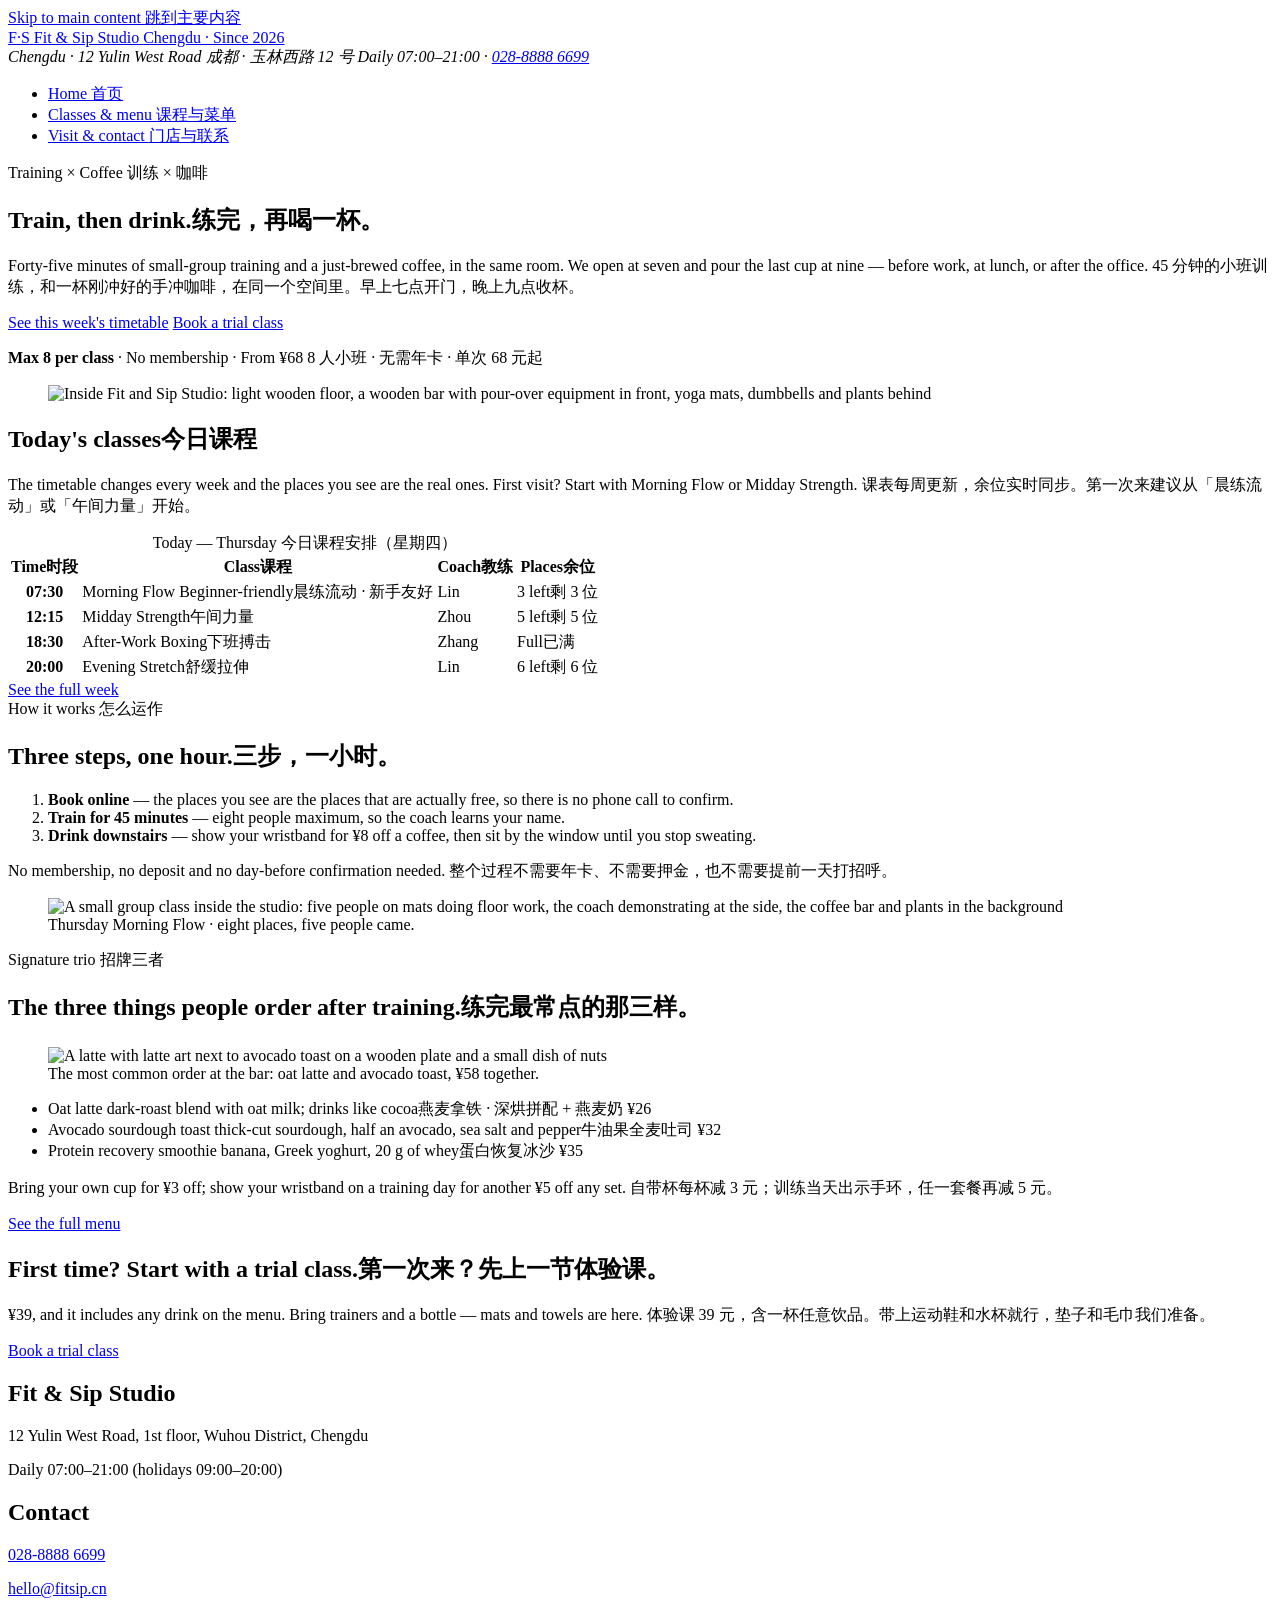
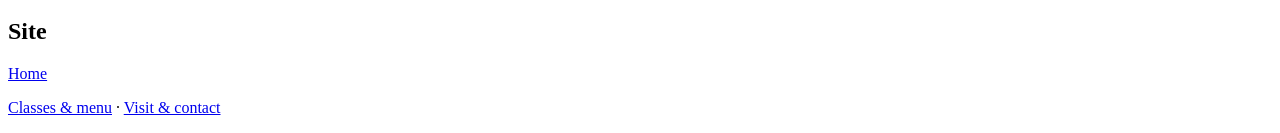
==== index.html @ eeba6bd0 "Add Fit & Sip Studio site (3 pages + stylesheet)" ====
<!DOCTYPE html>
<html lang="en">
<head>
  <meta charset="utf-8">
  <meta name="viewport" content="width=device-width, initial-scale=1">
  <title>Fit &amp; Sip Studio — training and coffee in Chengdu</title>
  <meta name="description" content="Fit &amp; Sip Studio is a gym-café in Yulin, Chengdu: 45-minute small-group training, then a pour-over downstairs. 8 people per class, no membership.">
  <link rel="stylesheet" href="styles.css">
</head>
<body>

<a class="skip-link" href="#main">Skip to main content <span class="zh zh--inline" lang="zh-Hans">跳到主要内容</span></a>

<header class="site-header">
  <div class="wrap">
    <div class="header-top">
      <a class="logo" href="index.html" aria-label="Fit and Sip Studio, home page">
        <span class="logo-mark" aria-hidden="true">F·S</span>
        <span class="logo-text">
          <span class="logo-name">Fit &amp; Sip Studio</span>
          <span class="logo-sub">Chengdu · Since 2026</span>
        </span>
      </a>

      <address class="header-contact">
        <span>Chengdu · 12 Yulin West Road <span class="zh zh--inline" lang="zh-Hans">成都 · 玉林西路 12 号</span></span>
        <span>Daily 07:00–21:00 · <a href="tel:+862888886699">028-8888 6699</a></span>
      </address>
    </div>

    <nav class="site-nav" aria-label="Main navigation">
      <ul class="nav-list">
        <li><a href="index.html" class="is-active" aria-current="page">Home <span class="zh zh--inline" lang="zh-Hans">首页</span></a></li>
        <li><a href="classes.html">Classes &amp; menu <span class="zh zh--inline" lang="zh-Hans">课程与菜单</span></a></li>
        <li><a href="visit.html">Visit &amp; contact <span class="zh zh--inline" lang="zh-Hans">门店与联系</span></a></li>
      </ul>
    </nav>
  </div>
</header>

<main id="main">

  <!-- Hero -->
  <section class="hero" aria-labelledby="hero-title">
    <div class="wrap hero-grid">
      <div class="hero-copy">
        <span class="eyebrow">Training × Coffee <span class="zh zh--inline" lang="zh-Hans">训练 × 咖啡</span></span>
        <h1 id="hero-title">Train, then drink.<span class="zh" lang="zh-Hans">练完，再喝一杯。</span></h1>
        <p class="lead">
          Forty-five minutes of small-group training and a just-brewed coffee, in the same room.
          We open at seven and pour the last cup at nine — before work, at lunch, or after the office.
          <span class="zh" lang="zh-Hans">45 分钟的小班训练，和一杯刚冲好的手冲咖啡，在同一个空间里。早上七点开门，晚上九点收杯。</span>
        </p>
        <div class="btn-row">
          <a class="btn" href="classes.html">See this week's timetable</a>
          <a class="btn btn--ghost" href="visit.html#booking">Book a trial class</a>
        </div>
        <p class="hero-badge"><b>Max 8 per class</b> · No membership · From ¥68 <span class="zh" lang="zh-Hans">8 人小班 · 无需年卡 · 单次 68 元起</span></p>
      </div>

      <figure class="hero-media">
        <img src="images/hero-cafe.jpg"
             alt="Inside Fit and Sip Studio: light wooden floor, a wooden bar with pour-over equipment in front, yoga mats, dumbbells and plants behind"
             width="1600" height="1000">
      </figure>
    </div>
  </section>

  <!-- Today's timetable -->
  <section class="section section--cream" aria-labelledby="today-title">
    <div class="wrap">
      <h2 id="today-title">Today's classes<span class="zh" lang="zh-Hans">今日课程</span></h2>
      <p class="lead">The timetable changes every week and the places you see are the real ones. First visit? Start with Morning Flow or Midday Strength.
        <span class="zh" lang="zh-Hans">课表每周更新，余位实时同步。第一次来建议从「晨练流动」或「午间力量」开始。</span></p>

      <div class="table-wrap">
        <table class="table--stack">
          <caption>Today — Thursday <span class="zh" lang="zh-Hans">今日课程安排（星期四）</span></caption>
          <thead>
            <tr>
              <th scope="col">Time<span class="zh" lang="zh-Hans">时段</span></th>
              <th scope="col">Class<span class="zh" lang="zh-Hans">课程</span></th>
              <th scope="col">Coach<span class="zh" lang="zh-Hans">教练</span></th>
              <th scope="col">Places<span class="zh" lang="zh-Hans">余位</span></th>
            </tr>
          </thead>
          <tbody>
            <tr>
              <th scope="row" data-label="Time">07:30</th>
              <td data-label="Class">Morning Flow <span class="tag">Beginner-friendly</span><span class="zh" lang="zh-Hans">晨练流动 · 新手友好</span></td>
              <td data-label="Coach">Lin</td>
              <td data-label="Places">3 left<span class="zh" lang="zh-Hans">剩 3 位</span></td>
            </tr>
            <tr>
              <th scope="row" data-label="Time">12:15</th>
              <td data-label="Class">Midday Strength<span class="zh" lang="zh-Hans">午间力量</span></td>
              <td data-label="Coach">Zhou</td>
              <td data-label="Places">5 left<span class="zh" lang="zh-Hans">剩 5 位</span></td>
            </tr>
            <tr>
              <th scope="row" data-label="Time">18:30</th>
              <td data-label="Class">After-Work Boxing<span class="zh" lang="zh-Hans">下班搏击</span></td>
              <td data-label="Coach">Zhang</td>
              <td data-label="Places">Full<span class="zh" lang="zh-Hans">已满</span></td>
            </tr>
            <tr>
              <th scope="row" data-label="Time">20:00</th>
              <td data-label="Class">Evening Stretch<span class="zh" lang="zh-Hans">舒缓拉伸</span></td>
              <td data-label="Coach">Lin</td>
              <td data-label="Places">6 left<span class="zh" lang="zh-Hans">剩 6 位</span></td>
            </tr>
          </tbody>
        </table>
      </div>

      <div class="btn-row">
        <a class="btn" href="classes.html">See the full week</a>
      </div>
    </div>
  </section>

  <!-- Three steps -->
  <section class="section" aria-labelledby="how-title">
    <div class="wrap split">
      <div>
        <span class="eyebrow">How it works <span class="zh zh--inline" lang="zh-Hans">怎么运作</span></span>
        <h2 id="how-title">Three steps, one hour.<span class="zh" lang="zh-Hans">三步，一小时。</span></h2>
        <ol class="steps">
          <li><strong>Book online</strong> — the places you see are the places that are actually free, so there is no phone call to confirm.</li>
          <li><strong>Train for 45 minutes</strong> — eight people maximum, so the coach learns your name.</li>
          <li><strong>Drink downstairs</strong> — show your wristband for ¥8 off a coffee, then sit by the window until you stop sweating.</li>
        </ol>
        <p class="caption">No membership, no deposit and no day-before confirmation needed.
          <span class="zh" lang="zh-Hans">整个过程不需要年卡、不需要押金，也不需要提前一天打招呼。</span></p>
      </div>

      <figure class="split-media">
        <img src="images/class-group.jpg"
             alt="A small group class inside the studio: five people on mats doing floor work, the coach demonstrating at the side, the coffee bar and plants in the background"
             width="1200" height="900">
        <figcaption>Thursday Morning Flow · eight places, five people came.</figcaption>
      </figure>
    </div>
  </section>

  <!-- Signature trio -->
  <section class="section section--cream" aria-labelledby="menu-title">
    <div class="wrap">
      <span class="eyebrow">Signature trio <span class="zh zh--inline" lang="zh-Hans">招牌三者</span></span>
      <h2 id="menu-title">The three things people order after training.<span class="zh" lang="zh-Hans">练完最常点的那三样。</span></h2>

      <div class="split" style="margin-top:24px">
        <figure class="split-media">
          <img src="images/food-latte.jpg"
               alt="A latte with latte art next to avocado toast on a wooden plate and a small dish of nuts"
               width="1200" height="900">
          <figcaption>The most common order at the bar: oat latte and avocado toast, ¥58 together.</figcaption>
        </figure>

        <div>
          <ul class="price-list">
            <li>
              <span>Oat latte <span class="note">dark-roast blend with oat milk; drinks like cocoa</span><span class="zh" lang="zh-Hans">燕麦拿铁 · 深烘拼配 + 燕麦奶</span></span>
              <span class="price">¥26</span>
            </li>
            <li>
              <span>Avocado sourdough toast <span class="note">thick-cut sourdough, half an avocado, sea salt and pepper</span><span class="zh" lang="zh-Hans">牛油果全麦吐司</span></span>
              <span class="price">¥32</span>
            </li>
            <li>
              <span>Protein recovery smoothie <span class="note">banana, Greek yoghurt, 20 g of whey</span><span class="zh" lang="zh-Hans">蛋白恢复冰沙</span></span>
              <span class="price">¥35</span>
            </li>
          </ul>
          <p class="caption">Bring your own cup for ¥3 off; show your wristband on a training day for another ¥5 off any set.
            <span class="zh" lang="zh-Hans">自带杯每杯减 3 元；训练当天出示手环，任一套餐再减 5 元。</span></p>

          <div class="btn-row">
            <a class="btn btn--ghost" href="classes.html#menu">See the full menu</a>
          </div>
        </div>
      </div>
    </div>
  </section>

  <!-- Closing call to action -->
  <section class="section" aria-labelledby="cta-title">
    <div class="wrap">
      <div class="cta-band">
        <div>
          <h2 id="cta-title">First time? Start with a trial class.<span class="zh" lang="zh-Hans">第一次来？先上一节体验课。</span></h2>
          <p>¥39, and it includes any drink on the menu. Bring trainers and a bottle — mats and towels are here.
            <span class="zh" lang="zh-Hans">体验课 39 元，含一杯任意饮品。带上运动鞋和水杯就行，垫子和毛巾我们准备。</span></p>
        </div>
        <div class="btn-row">
          <a class="btn" href="visit.html#booking">Book a trial class</a>
        </div>
      </div>
    </div>
  </section>

</main>

<footer class="site-footer">
  <div class="wrap footer-grid">
    <div>
      <h2>Fit &amp; Sip Studio</h2>
      <p>12 Yulin West Road, 1st floor, Wuhou District, Chengdu</p>
      <p>Daily 07:00–21:00 (holidays 09:00–20:00)</p>
    </div>
    <div>
      <h2>Contact</h2>
      <p><a href="tel:+862888886699">028-8888 6699</a></p>
      <p><a href="mailto:hello@fitsip.cn">hello@fitsip.cn</a></p>
    </div>
    <div>
      <h2>Site</h2>
      <p><a href="index.html">Home</a></p>
      <p><a href="classes.html">Classes &amp; menu</a> · <a href="visit.html">Visit &amp; contact</a></p>
    </div>
  </div>
</footer>

</body>
</html>
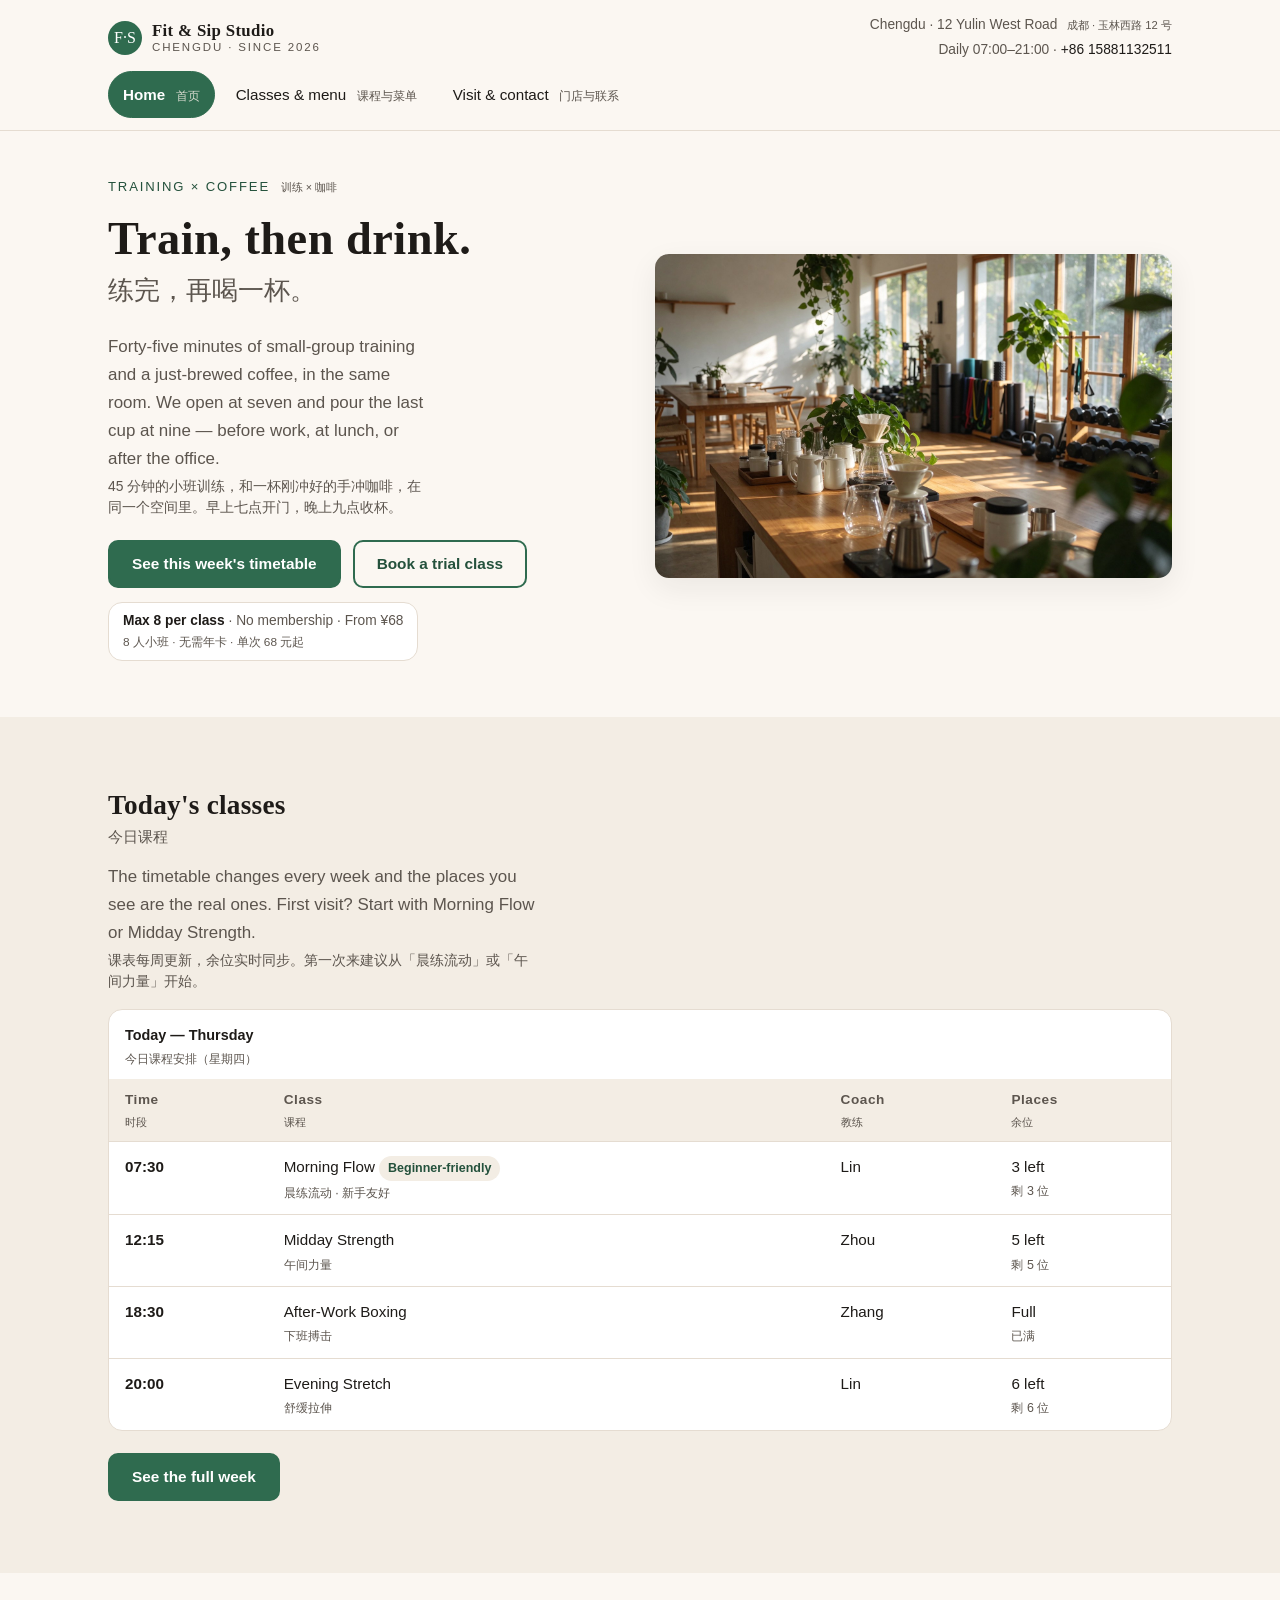
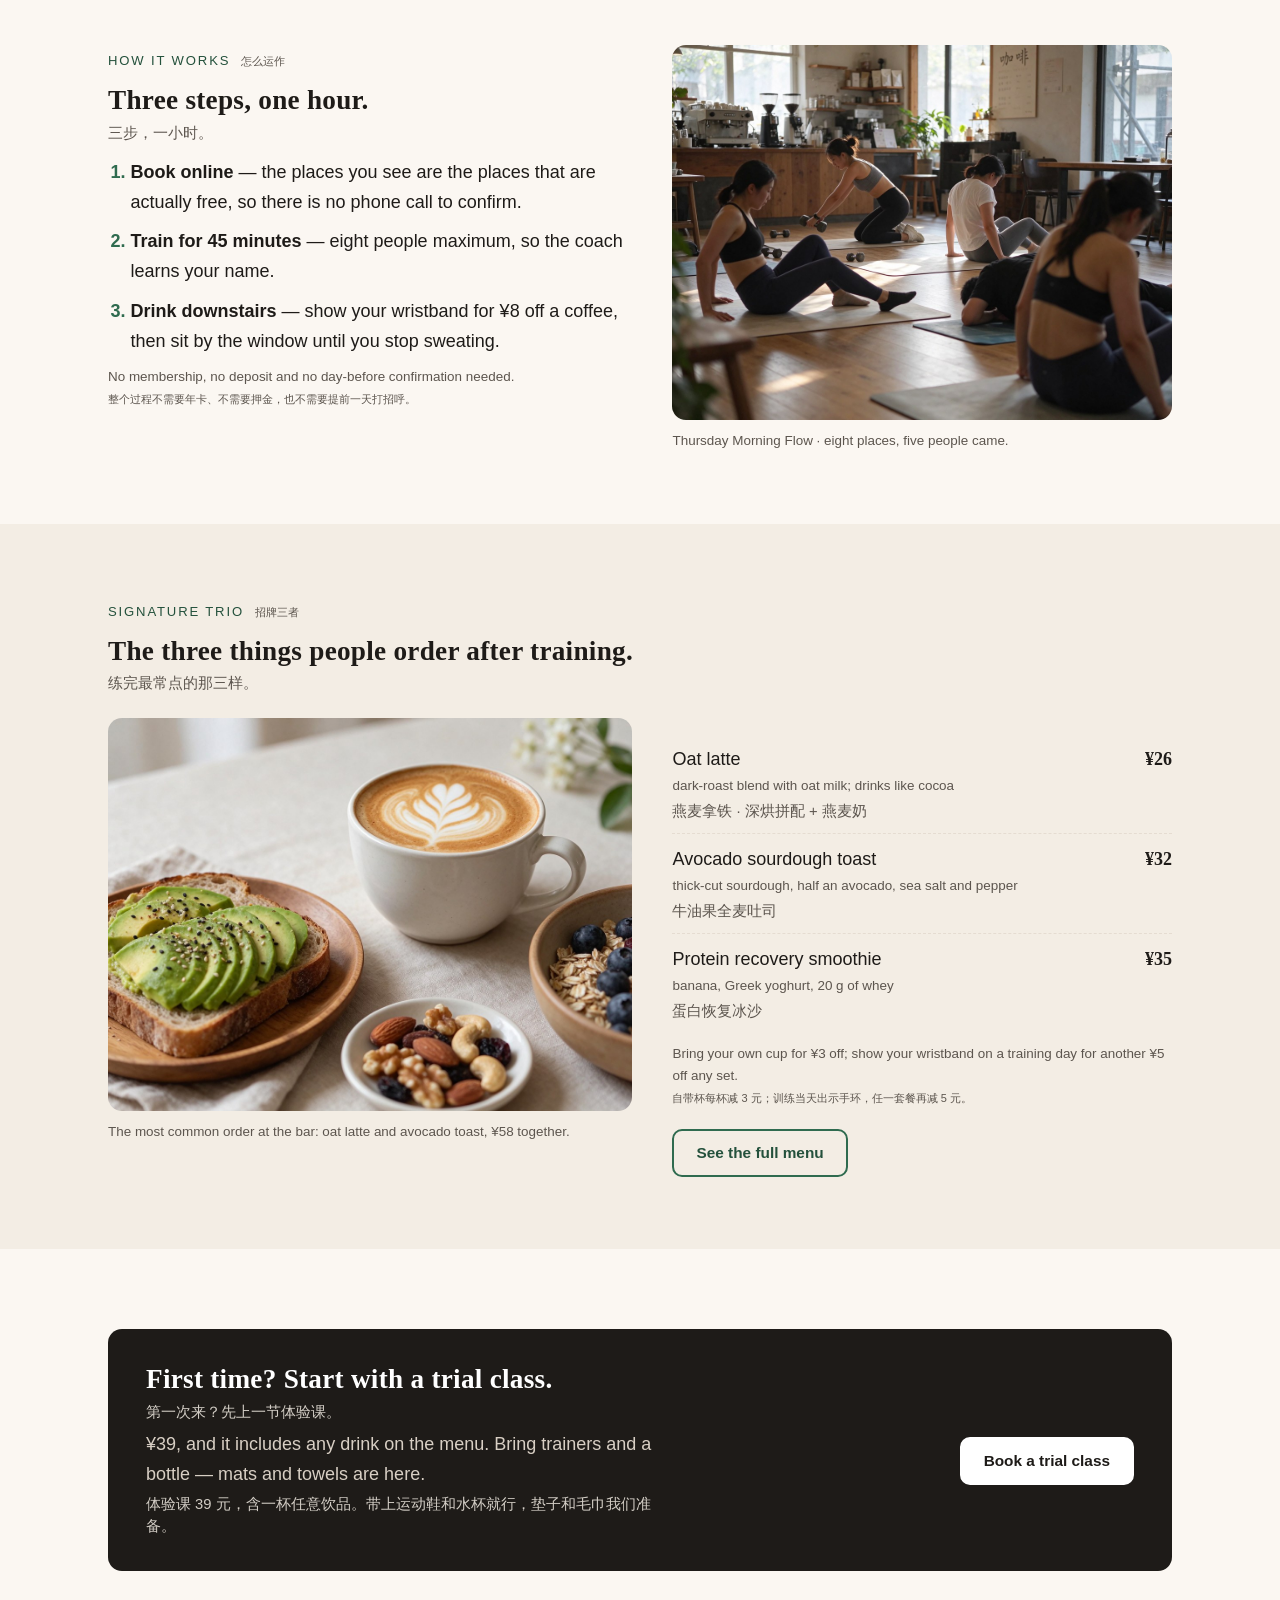
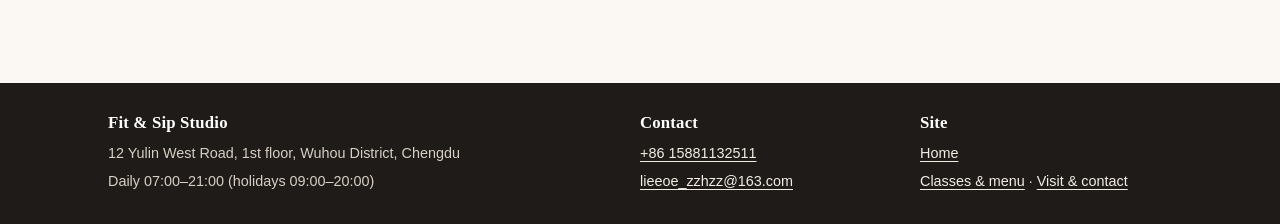
==== commit 3bf2a271: "Update contact phone and e-mail on all pages" ====
--- a/index.html
+++ b/index.html
@@ -24,7 +24,7 @@
 
       <address class="header-contact">
         <span>Chengdu · 12 Yulin West Road <span class="zh zh--inline" lang="zh-Hans">成都 · 玉林西路 12 号</span></span>
-        <span>Daily 07:00–21:00 · <a href="tel:+862888886699">028-8888 6699</a></span>
+        <span>Daily 07:00–21:00 · <a href="tel:+8615881132511">+86 15881132511</a></span>
       </address>
     </div>
 
@@ -210,8 +210,8 @@
     </div>
     <div>
       <h2>Contact</h2>
-      <p><a href="tel:+862888886699">028-8888 6699</a></p>
-      <p><a href="mailto:hello@fitsip.cn">hello@fitsip.cn</a></p>
+      <p><a href="tel:+8615881132511">+86 15881132511</a></p>
+      <p><a href="mailto:lieeoe_zzhzz@163.com">lieeoe_zzhzz@163.com</a></p>
     </div>
     <div>
       <h2>Site</h2>
--- a/styles.css
+++ b/styles.css
@@ -0,0 +1,574 @@
+/* =========================================================
+   Fit & Sip Studio — 站点样式表（唯一外部 CSS 文件）
+   移动优先：先写小屏，再用 min-width 媒体查询逐级扩展
+   ========================================================= */
+
+/* ---------- 1. 设计变量（3 个主色 + 中性色阶） ---------- */
+:root {
+  --bg: #fbf7f2;          /* 背景色：暖米白 */
+  --ink: #1e1b18;         /* 文字色：炭黑 */
+  --accent: #2f6b4f;      /* 强调色：松针绿 */
+  --accent-dark: #24513c;
+  --muted: #5c554e;
+  --surface: #ffffff;
+  --cream: #f3ede4;
+  --line: #e5dcd1;
+  --radius: 14px;
+  --wrap: 1120px;
+  --shadow: 0 10px 30px rgba(30, 27, 24, 0.07);
+}
+
+/* ---------- 2. 基础重置与排版 ---------- */
+*,
+*::before,
+*::after { box-sizing: border-box; }
+
+html { -webkit-text-size-adjust: 100%; }
+
+body {
+  margin: 0;
+  background-color: var(--bg);
+  color: var(--ink);
+  font-family: "Helvetica Neue", Helvetica, Arial, "PingFang SC", "Microsoft YaHei", sans-serif;
+  font-size: 17px;
+  line-height: 1.65;
+}
+
+h1, h2, h3 {
+  font-family: Georgia, "Times New Roman", "Songti SC", serif;
+  font-weight: 700;
+  line-height: 1.24;
+  margin: 0 0 0.55em;
+  letter-spacing: 0.01em;
+}
+
+h1 { font-size: clamp(1.95rem, 6.2vw, 2.9rem); }
+h2 { font-size: clamp(1.35rem, 3.6vw, 1.7rem); }
+h3 { font-size: 1.12rem; }
+
+p { margin: 0 0 1em; }
+p:last-child { margin-bottom: 0; }
+
+a { color: var(--accent-dark); text-underline-offset: 3px; }
+
+img { display: block; max-width: 100%; height: auto; }
+
+strong { font-weight: 700; }
+
+/* ---------- 2b. 双语：英文为主体，中文作为quiet的第二行 ---------- */
+.zh {
+  display: block;
+  margin-top: 3px;
+  font-family: "PingFang SC", "Microsoft YaHei", "Songti SC", sans-serif;
+  font-size: 0.82em;
+  line-height: 1.5;
+  font-weight: 400;
+  letter-spacing: 0;
+  text-transform: none;
+  color: var(--muted);
+}
+.zh--inline { display: inline; margin-left: 0.5em; }
+
+h1 > .zh,
+h2 > .zh,
+h3 > .zh {
+  margin-top: 5px;
+  font-family: Georgia, "Songti SC", serif;
+  font-size: 0.56em;
+  line-height: 1.35;
+}
+
+/* 深色底上中文改为浅色 */
+.cta-band .zh,
+.skip-link .zh,
+.nav-list a.is-active .zh { color: #f3ede4; opacity: 0.85; }
+
+/* 键盘可见焦点：无障碍必需 */
+a:focus-visible,
+button:focus-visible,
+input:focus-visible,
+select:focus-visible,
+textarea:focus-visible {
+  outline: 3px solid var(--accent);
+  outline-offset: 2px;
+}
+
+/* ---------- 3. 跳过导航（无障碍） ---------- */
+.skip-link {
+  position: absolute;
+  left: 12px;
+  top: -60px;
+  z-index: 30;
+  padding: 10px 16px;
+  background: var(--ink);
+  color: #fff;
+  border-radius: 8px;
+  transition: top 0.2s ease;
+}
+.skip-link:focus { top: 12px; }
+
+/* ---------- 4. 通用容器 ---------- */
+.wrap {
+  width: 100%;
+  max-width: var(--wrap);
+  margin: 0 auto;
+  padding: 0 20px;
+}
+
+.section { padding: 44px 0; }
+.section--tight { padding: 30px 0; }
+.section--cream { background: var(--cream); }
+
+.eyebrow {
+  display: inline-block;
+  margin-bottom: 12px;
+  font-size: 0.82rem;
+  letter-spacing: 0.14em;
+  text-transform: uppercase;
+  color: var(--accent-dark);
+}
+
+.lead { font-size: 1.06rem; color: var(--muted); max-width: 46ch; }
+
+/* ---------- 5. 页头：Logo 左上、联系方式右上、静态页头 ---------- */
+.site-header {
+  background: var(--bg);
+  border-bottom: 1px solid var(--line);
+}
+
+.header-top {
+  display: flex;
+  flex-wrap: wrap;
+  align-items: center;
+  justify-content: space-between;
+  gap: 8px 16px;
+  padding: 14px 0 10px;
+}
+
+.logo {
+  display: inline-flex;
+  align-items: center;
+  gap: 10px;
+  text-decoration: none;
+  color: var(--ink);
+}
+.logo-mark {
+  width: 34px;
+  height: 34px;
+  flex: 0 0 34px;
+  display: grid;
+  place-items: center;
+  border-radius: 50%;
+  background: var(--accent);
+  color: #fff;
+  font-family: Georgia, serif;
+  font-size: 1rem;
+}
+.logo-text { line-height: 1.1; }
+.logo-name {
+  display: block;
+  font-family: Georgia, serif;
+  font-size: 1.05rem;
+  font-weight: 700;
+  letter-spacing: 0.02em;
+}
+.logo-sub {
+  display: block;
+  font-size: 0.72rem;
+  letter-spacing: 0.16em;
+  text-transform: uppercase;
+  color: var(--muted);
+}
+
+.header-contact {
+  display: flex;
+  flex-direction: column;
+  align-items: flex-start;
+  gap: 2px;
+  font-size: 0.86rem;
+  color: var(--muted);
+  font-style: normal; /* <address> 默认斜体，这里保持正体 */
+}
+.header-contact a { color: var(--ink); text-decoration: none; }
+.header-contact a:hover { color: var(--accent-dark); text-decoration: underline; }
+
+/* ---------- 6. 主导航：横向、当前页必须高亮 ---------- */
+.site-nav { padding-bottom: 12px; }
+
+.nav-list {
+  display: flex;
+  flex-wrap: wrap;
+  gap: 6px;
+  margin: 0;
+  padding: 0;
+  list-style: none;
+}
+
+.nav-list a {
+  display: inline-block;
+  padding: 10px 14px;
+  border-radius: 999px;
+  font-size: 0.95rem;
+  text-decoration: none;
+  color: var(--ink);
+  border: 1px solid transparent;
+}
+.nav-list a:hover { background: var(--cream); }
+
+/* 当前页面：颜色 + 下划线 + 加粗，三重区分 */
+.nav-list a.is-active,
+.nav-list a[aria-current="page"] {
+  background: var(--accent);
+  border-color: var(--accent);
+  color: #fff;
+  font-weight: 700;
+}
+
+/* ---------- 7. 按钮 ---------- */
+.btn {
+  display: inline-block;
+  padding: 13px 22px;
+  border: 2px solid var(--accent);
+  border-radius: 10px;
+  background: var(--accent);
+  color: #fff;
+  font: inherit;
+  font-weight: 700;
+  font-size: 0.96rem;
+  line-height: 1.2;
+  text-align: center;
+  text-decoration: none;
+  cursor: pointer;
+  transition: background-color 0.15s ease, color 0.15s ease, transform 0.15s ease;
+}
+.btn:hover { background: var(--accent-dark); border-color: var(--accent-dark); }
+.btn:active { transform: translateY(1px); }
+
+.btn--ghost {
+  background: transparent;
+  color: var(--accent-dark);
+  border-color: var(--accent);
+}
+.btn--ghost:hover { background: var(--accent); color: #fff; }
+
+.btn-row {
+  display: flex;
+  flex-wrap: wrap;
+  gap: 12px;
+  margin-top: 22px;
+}
+
+/* ---------- 8. 首页主视觉 ---------- */
+.hero { padding: 26px 0 34px; }
+
+.hero-grid {
+  display: grid;
+  gap: 22px;
+  align-items: center;
+}
+
+.hero-copy .lead { max-width: 34ch; }
+
+.hero-media { position: relative; }
+
+.hero-media img {
+  width: 100%;
+  aspect-ratio: 16 / 10;
+  object-fit: cover;
+  border-radius: var(--radius);
+  box-shadow: var(--shadow);
+}
+
+.hero-badge {
+  display: inline-block;
+  max-width: 100%;
+  margin-top: 14px;
+  padding: 8px 14px;
+  border-radius: 14px;
+  background: var(--surface);
+  border: 1px solid var(--line);
+  font-size: 0.86rem;
+  line-height: 1.5;
+  text-align: left;
+  color: var(--muted);
+}
+.hero-badge b { color: var(--ink); }
+.hero-badge .zh { margin-top: 2px; font-size: 0.86em; }
+
+/* ---------- 9. 卡片与网格 ---------- */
+.grid { display: grid; gap: 18px; }
+.grid--2 { grid-template-columns: 1fr; }
+
+.card {
+  padding: 22px;
+  background: var(--surface);
+  border: 1px solid var(--line);
+  border-radius: var(--radius);
+}
+.card h3 { margin-bottom: 8px; }
+.card p { color: var(--muted); font-size: 0.95rem; }
+
+/* ---------- 10. 表格（每页必备元素） ---------- */
+.table-wrap {
+  margin-top: 18px;
+  border: 1px solid var(--line);
+  border-radius: var(--radius);
+  overflow: hidden;
+  background: var(--surface);
+}
+
+table {
+  width: 100%;
+  border-collapse: collapse;
+  font-size: 0.95rem;
+}
+
+caption {
+  caption-side: top;
+  padding: 14px 16px 10px;
+  text-align: left;
+  font-weight: 700;
+  color: var(--ink);
+  font-size: 0.9rem;
+}
+
+thead th {
+  background: var(--cream);
+  text-align: left;
+  font-size: 0.85rem;
+  letter-spacing: 0.04em;
+  color: var(--muted);
+  padding: 10px 16px;
+  border-bottom: 1px solid var(--line);
+}
+
+tbody td,
+tbody th {
+  padding: 12px 16px;
+  border-bottom: 1px solid var(--line);
+  vertical-align: top;
+}
+tbody th { text-align: left; font-weight: 700; }
+tbody tr:last-child td,
+tbody tr:last-child th { border-bottom: 0; }
+
+.tag {
+  display: inline-block;
+  padding: 2px 9px;
+  border-radius: 999px;
+  background: var(--cream);
+  color: var(--accent-dark);
+  font-size: 0.78rem;
+  font-weight: 700;
+}
+
+/* 移动端：表格改为堆叠卡片，避免横向溢出 */
+@media (max-width: 719px) {
+  .table--stack { display: block; }
+  .table--stack caption { display: block; }
+  .table--stack thead {
+    position: absolute;
+    width: 1px; height: 1px;
+    overflow: hidden;
+    clip: rect(0 0 0 0);
+    white-space: nowrap;
+  }
+  .table--stack tbody,
+  .table--stack tr { display: block; }
+  .table--stack tr {
+    padding: 12px 16px;
+    border-bottom: 1px solid var(--line);
+  }
+  .table--stack tr:last-child { border-bottom: 0; }
+  .table--stack td,
+  .table--stack th {
+    display: block;
+    padding: 5px 0;
+    border: 0;
+    font-size: 0.93rem;
+  }
+  .table--stack td::before,
+  .table--stack th::before {
+    content: attr(data-label);
+    display: block;
+    margin-bottom: 2px;
+    font-size: 0.78rem;
+    font-weight: 700;
+    letter-spacing: 0.04em;
+    color: var(--muted);
+  }
+}
+
+/* ---------- 11. 列表（每页必备元素） ---------- */
+.steps,
+.price-list,
+.check-list {
+  margin: 0;
+  padding-left: 1.25em;
+}
+.steps { list-style: decimal; }
+.price-list { list-style: none; padding-left: 0; margin-top: 16px; }
+.check-list { list-style: none; padding-left: 0; }
+
+.price-list li {
+  display: flex;
+  justify-content: space-between;
+  align-items: baseline;
+  gap: 16px;
+  padding: 11px 0;
+  border-bottom: 1px dashed var(--line);
+}
+.price-list li:last-child { border-bottom: 0; }
+.price-list .price { font-family: Georgia, serif; font-weight: 700; white-space: nowrap; }
+.price-list .note { display: block; font-size: 0.84rem; color: var(--muted); font-weight: 400; }
+
+.steps li { margin-bottom: 10px; }
+.steps li::marker { color: var(--accent); font-weight: 700; }
+
+.check-list li { position: relative; padding-left: 1.4em; margin-bottom: 8px; }
+.check-list li::before {
+  content: "";
+  position: absolute;
+  left: 0;
+  top: 0.55em;
+  width: 8px; height: 8px;
+  border-radius: 50%;
+  background: var(--accent);
+}
+
+/* ---------- 12. 图片 + 文字并排 ---------- */
+.split {
+  display: grid;
+  gap: 20px;
+  align-items: start;
+}
+.split-media img {
+  width: 100%;
+  aspect-ratio: 4 / 3;
+  object-fit: cover;
+  border-radius: var(--radius);
+}
+figcaption,
+.caption {
+  margin-top: 10px;
+  font-size: 0.84rem;
+  color: var(--muted);
+}
+figure { margin: 0; }
+
+/* ---------- 13. 强调区块 / CTA ---------- */
+.cta-band {
+  margin-top: 8px;
+  padding: 26px 22px;
+  border-radius: var(--radius);
+  background: var(--ink);
+  color: #f3ede4;
+}
+.cta-band h2 { color: #fff; margin-bottom: 8px; }
+.cta-band p { color: #d8cfc4; max-width: 52ch; }
+.cta-band .btn { background: #fff; border-color: #fff; color: var(--ink); }
+.cta-band .btn:hover { background: var(--cream); border-color: var(--cream); }
+
+/* ---------- 14. 表单 ---------- */
+.form-grid {
+  display: grid;
+  gap: 16px;
+  margin-top: 20px;
+}
+
+.field { display: block; }
+.field span {
+  display: block;
+  margin-bottom: 6px;
+  font-size: 0.88rem;
+  font-weight: 700;
+}
+.field small { display: block; margin-top: 6px; font-size: 0.82rem; color: var(--muted); }
+
+input[type="text"],
+input[type="email"],
+input[type="tel"],
+select,
+textarea {
+  width: 100%;
+  padding: 12px 14px;
+  border: 1px solid var(--line);
+  border-radius: 10px;
+  background: var(--surface);
+  color: var(--ink);
+  font: inherit;
+  font-size: 0.98rem;
+  min-height: 46px;
+}
+textarea { min-height: 120px; resize: vertical; }
+
+.form-note { margin-top: 14px; font-size: 0.84rem; color: var(--muted); }
+
+/* ---------- 15. 门店信息 ---------- */
+.info-grid { display: grid; gap: 22px; }
+
+address { font-style: normal; }
+address p { margin: 0 0 6px; }
+
+.meta-label {
+  display: block;
+  font-size: 0.8rem;
+  letter-spacing: 0.1em;
+  text-transform: uppercase;
+  color: var(--muted);
+  margin-bottom: 6px;
+}
+
+/* ---------- 16. 页脚 ---------- */
+.site-footer {
+  margin-top: 40px;
+  padding: 30px 0 26px;
+  background: var(--ink);
+  color: #d8cfc4;
+  font-size: 0.9rem;
+}
+.footer-grid { display: grid; gap: 16px; }
+.site-footer a { color: #f3ede4; }
+.site-footer h2 {
+  color: #fff;
+  font-size: 1.05rem;
+  margin-bottom: 8px;
+}
+.site-footer p { margin: 0 0 4px; }
+
+/* ---------- 17. 平板及以上 ---------- */
+@media (min-width: 640px) {
+  .wrap { padding: 0 28px; }
+  .section { padding: 56px 0; }
+
+  .grid--2 { grid-template-columns: repeat(2, 1fr); }
+
+  .hero-grid { grid-template-columns: 1fr 1fr; gap: 30px; }
+
+  .footer-grid { grid-template-columns: repeat(2, 1fr); }
+
+  .header-contact { align-items: flex-end; }
+}
+
+/* ---------- 18. 桌面 ---------- */
+@media (min-width: 960px) {
+  body { font-size: 18px; }
+  .section { padding: 72px 0; }
+  .section--tight { padding: 38px 0; }
+  .hero { padding: 40px 0 56px; }
+
+  .split { grid-template-columns: 1.05fr 1fr; gap: 40px; }
+  .footer-grid { grid-template-columns: 2fr 1fr 1fr; gap: 28px; }
+
+  .form-grid { grid-template-columns: 1fr 1fr; }
+  .form-grid .field--full { grid-column: 1 / -1; }
+
+  .cta-band {
+    display: flex;
+    align-items: center;
+    justify-content: space-between;
+    gap: 28px;
+    padding: 34px 38px;
+  }
+  .cta-band > div { max-width: 60%; }
+}
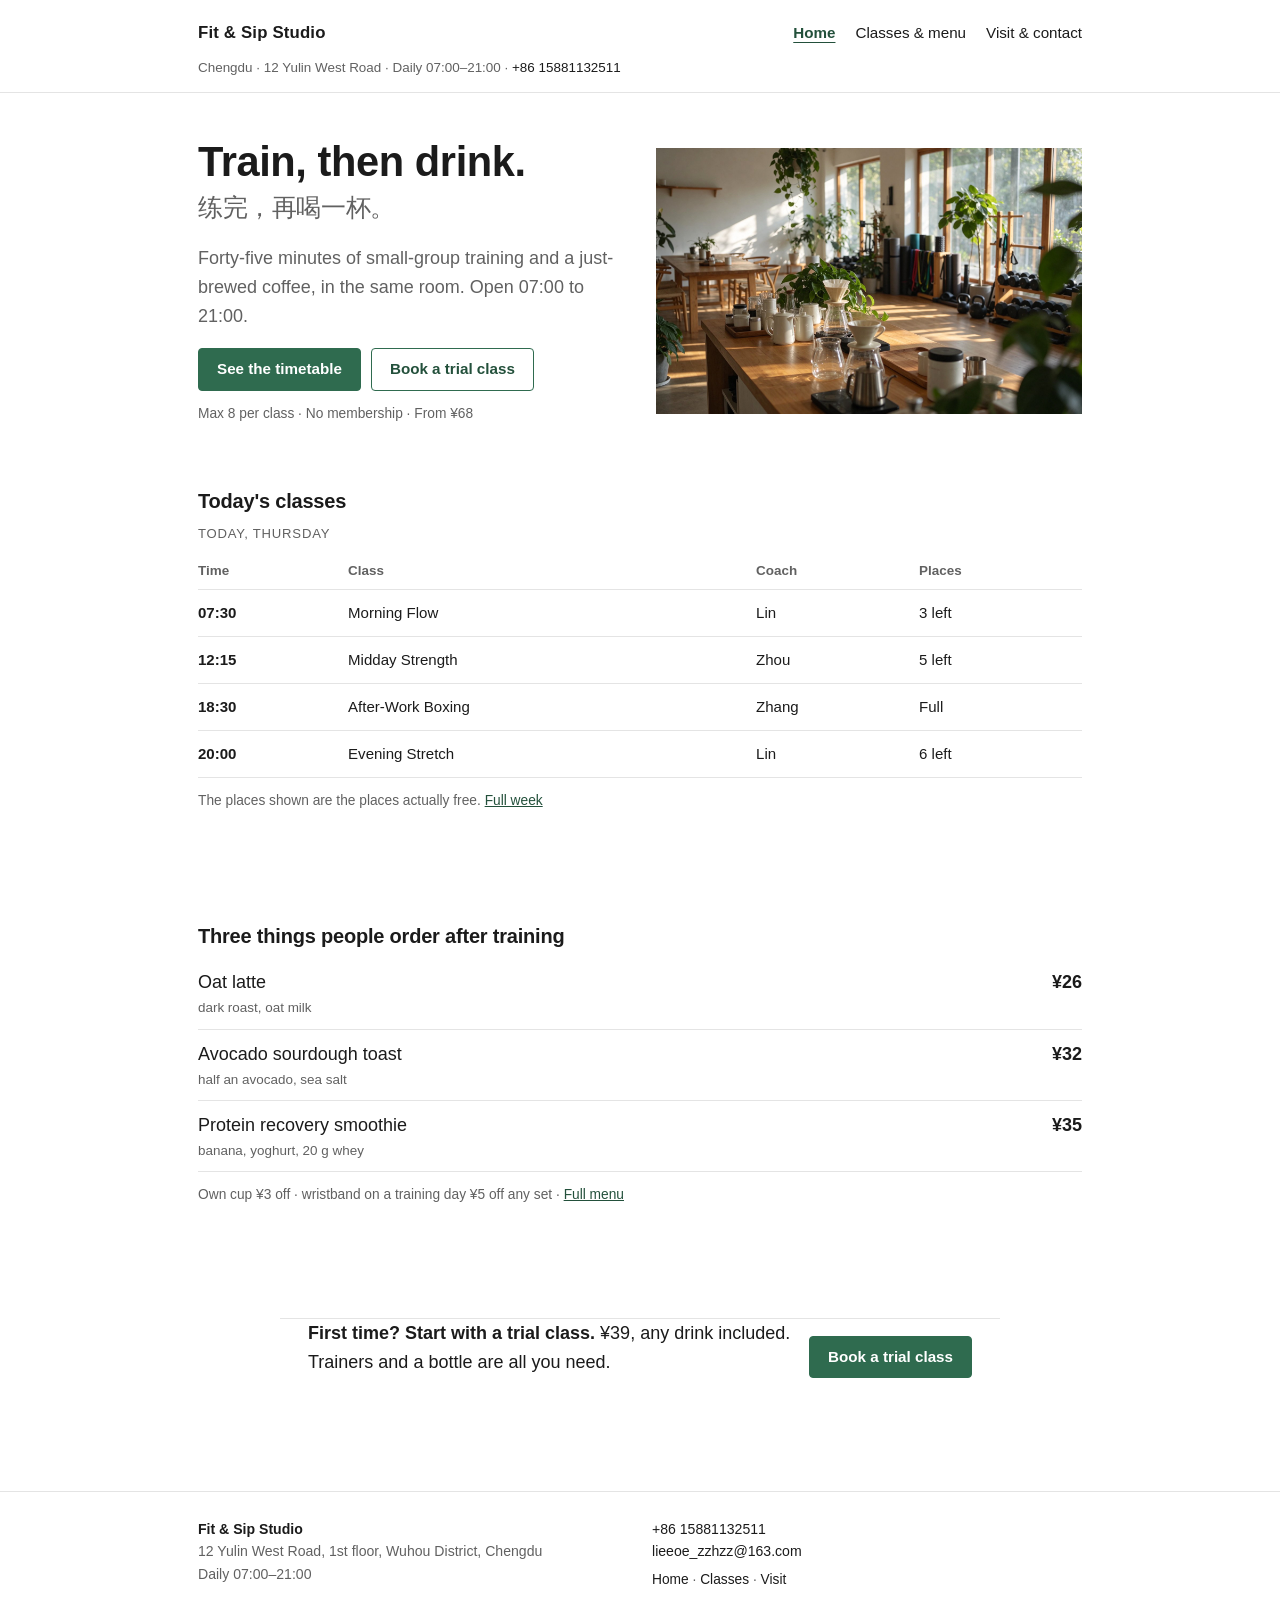
==== commit 2176045a: "Simplify the site: English-first copy, plain white layout" ====
--- a/index.html
+++ b/index.html
@@ -4,198 +4,86 @@
   <meta charset="utf-8">
   <meta name="viewport" content="width=device-width, initial-scale=1">
   <title>Fit &amp; Sip Studio — training and coffee in Chengdu</title>
-  <meta name="description" content="Fit &amp; Sip Studio is a gym-café in Yulin, Chengdu: 45-minute small-group training, then a pour-over downstairs. 8 people per class, no membership.">
+  <meta name="description" content="Fit &amp; Sip Studio is a gym-café in Yulin, Chengdu: 45-minute small-group training, then a coffee downstairs. 8 people per class, no membership.">
   <link rel="stylesheet" href="styles.css">
 </head>
 <body>
 
-<a class="skip-link" href="#main">Skip to main content <span class="zh zh--inline" lang="zh-Hans">跳到主要内容</span></a>
+<a class="skip-link" href="#main">Skip to main content</a>
 
 <header class="site-header">
   <div class="wrap">
-    <div class="header-top">
-      <a class="logo" href="index.html" aria-label="Fit and Sip Studio, home page">
-        <span class="logo-mark" aria-hidden="true">F·S</span>
-        <span class="logo-text">
-          <span class="logo-name">Fit &amp; Sip Studio</span>
-          <span class="logo-sub">Chengdu · Since 2026</span>
-        </span>
-      </a>
-
-      <address class="header-contact">
-        <span>Chengdu · 12 Yulin West Road <span class="zh zh--inline" lang="zh-Hans">成都 · 玉林西路 12 号</span></span>
-        <span>Daily 07:00–21:00 · <a href="tel:+8615881132511">+86 15881132511</a></span>
-      </address>
-    </div>
-
+    <a class="logo" href="index.html">Fit &amp; Sip Studio</a>
     <nav class="site-nav" aria-label="Main navigation">
-      <ul class="nav-list">
-        <li><a href="index.html" class="is-active" aria-current="page">Home <span class="zh zh--inline" lang="zh-Hans">首页</span></a></li>
-        <li><a href="classes.html">Classes &amp; menu <span class="zh zh--inline" lang="zh-Hans">课程与菜单</span></a></li>
-        <li><a href="visit.html">Visit &amp; contact <span class="zh zh--inline" lang="zh-Hans">门店与联系</span></a></li>
+      <ul>
+        <li><a href="index.html" aria-current="page">Home</a></li>
+        <li><a href="classes.html">Classes &amp; menu</a></li>
+        <li><a href="visit.html">Visit &amp; contact</a></li>
       </ul>
     </nav>
+    <p class="header-meta">Chengdu · 12 Yulin West Road · Daily 07:00–21:00 · <a href="tel:+8615881132511">+86 15881132511</a></p>
   </div>
 </header>
 
 <main id="main">
 
-  <!-- Hero -->
-  <section class="hero" aria-labelledby="hero-title">
+  <section class="hero">
     <div class="wrap hero-grid">
-      <div class="hero-copy">
-        <span class="eyebrow">Training × Coffee <span class="zh zh--inline" lang="zh-Hans">训练 × 咖啡</span></span>
-        <h1 id="hero-title">Train, then drink.<span class="zh" lang="zh-Hans">练完，再喝一杯。</span></h1>
-        <p class="lead">
-          Forty-five minutes of small-group training and a just-brewed coffee, in the same room.
-          We open at seven and pour the last cup at nine — before work, at lunch, or after the office.
-          <span class="zh" lang="zh-Hans">45 分钟的小班训练，和一杯刚冲好的手冲咖啡，在同一个空间里。早上七点开门，晚上九点收杯。</span>
-        </p>
+      <div>
+        <h1>Train, then drink.<span class="zh" lang="zh-Hans">练完，再喝一杯。</span></h1>
+        <p class="lead">Forty-five minutes of small-group training and a just-brewed coffee, in the same room. Open 07:00 to 21:00.</p>
         <div class="btn-row">
-          <a class="btn" href="classes.html">See this week's timetable</a>
+          <a class="btn" href="classes.html">See the timetable</a>
           <a class="btn btn--ghost" href="visit.html#booking">Book a trial class</a>
         </div>
-        <p class="hero-badge"><b>Max 8 per class</b> · No membership · From ¥68 <span class="zh" lang="zh-Hans">8 人小班 · 无需年卡 · 单次 68 元起</span></p>
+        <p class="small">Max 8 per class · No membership · From ¥68</p>
       </div>
-
-      <figure class="hero-media">
-        <img src="images/hero-cafe.jpg"
-             alt="Inside Fit and Sip Studio: light wooden floor, a wooden bar with pour-over equipment in front, yoga mats, dumbbells and plants behind"
-             width="1600" height="1000">
-      </figure>
+      <img src="images/hero-cafe.jpg"
+           alt="Inside the studio: wooden floor, a pour-over bar in front, mats, dumbbells and plants behind"
+           width="1600" height="1000">
     </div>
   </section>
 
-  <!-- Today's timetable -->
-  <section class="section section--cream" aria-labelledby="today-title">
+  <section class="section" aria-labelledby="today-title">
     <div class="wrap">
-      <h2 id="today-title">Today's classes<span class="zh" lang="zh-Hans">今日课程</span></h2>
-      <p class="lead">The timetable changes every week and the places you see are the real ones. First visit? Start with Morning Flow or Midday Strength.
-        <span class="zh" lang="zh-Hans">课表每周更新，余位实时同步。第一次来建议从「晨练流动」或「午间力量」开始。</span></p>
-
-      <div class="table-wrap">
-        <table class="table--stack">
-          <caption>Today — Thursday <span class="zh" lang="zh-Hans">今日课程安排（星期四）</span></caption>
-          <thead>
-            <tr>
-              <th scope="col">Time<span class="zh" lang="zh-Hans">时段</span></th>
-              <th scope="col">Class<span class="zh" lang="zh-Hans">课程</span></th>
-              <th scope="col">Coach<span class="zh" lang="zh-Hans">教练</span></th>
-              <th scope="col">Places<span class="zh" lang="zh-Hans">余位</span></th>
-            </tr>
-          </thead>
-          <tbody>
-            <tr>
-              <th scope="row" data-label="Time">07:30</th>
-              <td data-label="Class">Morning Flow <span class="tag">Beginner-friendly</span><span class="zh" lang="zh-Hans">晨练流动 · 新手友好</span></td>
-              <td data-label="Coach">Lin</td>
-              <td data-label="Places">3 left<span class="zh" lang="zh-Hans">剩 3 位</span></td>
-            </tr>
-            <tr>
-              <th scope="row" data-label="Time">12:15</th>
-              <td data-label="Class">Midday Strength<span class="zh" lang="zh-Hans">午间力量</span></td>
-              <td data-label="Coach">Zhou</td>
-              <td data-label="Places">5 left<span class="zh" lang="zh-Hans">剩 5 位</span></td>
-            </tr>
-            <tr>
-              <th scope="row" data-label="Time">18:30</th>
-              <td data-label="Class">After-Work Boxing<span class="zh" lang="zh-Hans">下班搏击</span></td>
-              <td data-label="Coach">Zhang</td>
-              <td data-label="Places">Full<span class="zh" lang="zh-Hans">已满</span></td>
-            </tr>
-            <tr>
-              <th scope="row" data-label="Time">20:00</th>
-              <td data-label="Class">Evening Stretch<span class="zh" lang="zh-Hans">舒缓拉伸</span></td>
-              <td data-label="Coach">Lin</td>
-              <td data-label="Places">6 left<span class="zh" lang="zh-Hans">剩 6 位</span></td>
-            </tr>
-          </tbody>
-        </table>
-      </div>
-
-      <div class="btn-row">
-        <a class="btn" href="classes.html">See the full week</a>
-      </div>
+      <h2 id="today-title">Today's classes</h2>
+      <table>
+        <caption>Today, Thursday</caption>
+        <thead>
+          <tr>
+            <th scope="col">Time</th>
+            <th scope="col">Class</th>
+            <th scope="col">Coach</th>
+            <th scope="col">Places</th>
+          </tr>
+        </thead>
+        <tbody>
+          <tr><th scope="row">07:30</th><td>Morning Flow</td><td>Lin</td><td>3 left</td></tr>
+          <tr><th scope="row">12:15</th><td>Midday Strength</td><td>Zhou</td><td>5 left</td></tr>
+          <tr><th scope="row">18:30</th><td>After-Work Boxing</td><td>Zhang</td><td>Full</td></tr>
+          <tr><th scope="row">20:00</th><td>Evening Stretch</td><td>Lin</td><td>6 left</td></tr>
+        </tbody>
+      </table>
+      <p class="small">The places shown are the places actually free. <a href="classes.html">Full week</a></p>
     </div>
   </section>
 
-  <!-- Three steps -->
-  <section class="section" aria-labelledby="how-title">
-    <div class="wrap split">
-      <div>
-        <span class="eyebrow">How it works <span class="zh zh--inline" lang="zh-Hans">怎么运作</span></span>
-        <h2 id="how-title">Three steps, one hour.<span class="zh" lang="zh-Hans">三步，一小时。</span></h2>
-        <ol class="steps">
-          <li><strong>Book online</strong> — the places you see are the places that are actually free, so there is no phone call to confirm.</li>
-          <li><strong>Train for 45 minutes</strong> — eight people maximum, so the coach learns your name.</li>
-          <li><strong>Drink downstairs</strong> — show your wristband for ¥8 off a coffee, then sit by the window until you stop sweating.</li>
-        </ol>
-        <p class="caption">No membership, no deposit and no day-before confirmation needed.
-          <span class="zh" lang="zh-Hans">整个过程不需要年卡、不需要押金，也不需要提前一天打招呼。</span></p>
-      </div>
-
-      <figure class="split-media">
-        <img src="images/class-group.jpg"
-             alt="A small group class inside the studio: five people on mats doing floor work, the coach demonstrating at the side, the coffee bar and plants in the background"
-             width="1200" height="900">
-        <figcaption>Thursday Morning Flow · eight places, five people came.</figcaption>
-      </figure>
+  <section class="section" aria-labelledby="menu-title">
+    <div class="wrap">
+      <h2 id="menu-title">Three things people order after training</h2>
+      <ul class="price-list">
+        <li><span>Oat latte <span class="note">dark roast, oat milk</span></span><span class="price">¥26</span></li>
+        <li><span>Avocado sourdough toast <span class="note">half an avocado, sea salt</span></span><span class="price">¥32</span></li>
+        <li><span>Protein recovery smoothie <span class="note">banana, yoghurt, 20 g whey</span></span><span class="price">¥35</span></li>
+      </ul>
+      <p class="small">Own cup ¥3 off · wristband on a training day ¥5 off any set · <a href="classes.html#menu">Full menu</a></p>
     </div>
   </section>
 
-  <!-- Signature trio -->
-  <section class="section section--cream" aria-labelledby="menu-title">
-    <div class="wrap">
-      <span class="eyebrow">Signature trio <span class="zh zh--inline" lang="zh-Hans">招牌三者</span></span>
-      <h2 id="menu-title">The three things people order after training.<span class="zh" lang="zh-Hans">练完最常点的那三样。</span></h2>
-
-      <div class="split" style="margin-top:24px">
-        <figure class="split-media">
-          <img src="images/food-latte.jpg"
-               alt="A latte with latte art next to avocado toast on a wooden plate and a small dish of nuts"
-               width="1200" height="900">
-          <figcaption>The most common order at the bar: oat latte and avocado toast, ¥58 together.</figcaption>
-        </figure>
-
-        <div>
-          <ul class="price-list">
-            <li>
-              <span>Oat latte <span class="note">dark-roast blend with oat milk; drinks like cocoa</span><span class="zh" lang="zh-Hans">燕麦拿铁 · 深烘拼配 + 燕麦奶</span></span>
-              <span class="price">¥26</span>
-            </li>
-            <li>
-              <span>Avocado sourdough toast <span class="note">thick-cut sourdough, half an avocado, sea salt and pepper</span><span class="zh" lang="zh-Hans">牛油果全麦吐司</span></span>
-              <span class="price">¥32</span>
-            </li>
-            <li>
-              <span>Protein recovery smoothie <span class="note">banana, Greek yoghurt, 20 g of whey</span><span class="zh" lang="zh-Hans">蛋白恢复冰沙</span></span>
-              <span class="price">¥35</span>
-            </li>
-          </ul>
-          <p class="caption">Bring your own cup for ¥3 off; show your wristband on a training day for another ¥5 off any set.
-            <span class="zh" lang="zh-Hans">自带杯每杯减 3 元；训练当天出示手环，任一套餐再减 5 元。</span></p>
-
-          <div class="btn-row">
-            <a class="btn btn--ghost" href="classes.html#menu">See the full menu</a>
-          </div>
-        </div>
-      </div>
-    </div>
-  </section>
-
-  <!-- Closing call to action -->
-  <section class="section" aria-labelledby="cta-title">
-    <div class="wrap">
-      <div class="cta-band">
-        <div>
-          <h2 id="cta-title">First time? Start with a trial class.<span class="zh" lang="zh-Hans">第一次来？先上一节体验课。</span></h2>
-          <p>¥39, and it includes any drink on the menu. Bring trainers and a bottle — mats and towels are here.
-            <span class="zh" lang="zh-Hans">体验课 39 元，含一杯任意饮品。带上运动鞋和水杯就行，垫子和毛巾我们准备。</span></p>
-        </div>
-        <div class="btn-row">
-          <a class="btn" href="visit.html#booking">Book a trial class</a>
-        </div>
-      </div>
+  <section class="section">
+    <div class="wrap callout">
+      <p><strong>First time? Start with a trial class.</strong> ¥39, any drink included. Trainers and a bottle are all you need.</p>
+      <a class="btn" href="visit.html#booking">Book a trial class</a>
     </div>
   </section>
 
@@ -204,19 +92,11 @@
 <footer class="site-footer">
   <div class="wrap footer-grid">
     <div>
-      <h2>Fit &amp; Sip Studio</h2>
-      <p>12 Yulin West Road, 1st floor, Wuhou District, Chengdu</p>
-      <p>Daily 07:00–21:00 (holidays 09:00–20:00)</p>
+      <p><strong>Fit &amp; Sip Studio</strong><br>12 Yulin West Road, 1st floor, Wuhou District, Chengdu<br>Daily 07:00–21:00</p>
     </div>
     <div>
-      <h2>Contact</h2>
-      <p><a href="tel:+8615881132511">+86 15881132511</a></p>
-      <p><a href="mailto:lieeoe_zzhzz@163.com">lieeoe_zzhzz@163.com</a></p>
-    </div>
-    <div>
-      <h2>Site</h2>
-      <p><a href="index.html">Home</a></p>
-      <p><a href="classes.html">Classes &amp; menu</a> · <a href="visit.html">Visit &amp; contact</a></p>
+      <p><a href="tel:+8615881132511">+86 15881132511</a><br><a href="mailto:lieeoe_zzhzz@163.com">lieeoe_zzhzz@163.com</a></p>
+      <p class="small"><a href="index.html">Home</a> · <a href="classes.html">Classes</a> · <a href="visit.html">Visit</a></p>
     </div>
   </div>
 </footer>
--- a/styles.css
+++ b/styles.css
@@ -1,24 +1,17 @@
 /* =========================================================
-   Fit & Sip Studio — 站点样式表（唯一外部 CSS 文件）
-   移动优先：先写小屏，再用 min-width 媒体查询逐级扩展
+   Fit & Sip Studio — one plain stylesheet
+   White page, one accent colour, hairlines instead of cards.
    ========================================================= */
 
-/* ---------- 1. 设计变量（3 个主色 + 中性色阶） ---------- */
 :root {
-  --bg: #fbf7f2;          /* 背景色：暖米白 */
-  --ink: #1e1b18;         /* 文字色：炭黑 */
-  --accent: #2f6b4f;      /* 强调色：松针绿 */
-  --accent-dark: #24513c;
-  --muted: #5c554e;
-  --surface: #ffffff;
-  --cream: #f3ede4;
-  --line: #e5dcd1;
-  --radius: 14px;
-  --wrap: 1120px;
-  --shadow: 0 10px 30px rgba(30, 27, 24, 0.07);
-}
-
-/* ---------- 2. 基础重置与排版 ---------- */
+  --ink: #1b1b1b;
+  --muted: #616161;
+  --line: #e4e4e4;
+  --accent: #2f6b4f;
+  --accent-dark: #23503b;
+  --wrap: 940px;
+}
+
 *,
 *::before,
 *::after { box-sizing: border-box; }
@@ -27,87 +20,62 @@
 
 body {
   margin: 0;
-  background-color: var(--bg);
+  background: #fff;
   color: var(--ink);
-  font-family: "Helvetica Neue", Helvetica, Arial, "PingFang SC", "Microsoft YaHei", sans-serif;
+  font-family: -apple-system, "Segoe UI", Helvetica, Arial, "PingFang SC", sans-serif;
   font-size: 17px;
-  line-height: 1.65;
+  line-height: 1.6;
 }
 
 h1, h2, h3 {
-  font-family: Georgia, "Times New Roman", "Songti SC", serif;
-  font-weight: 700;
-  line-height: 1.24;
-  margin: 0 0 0.55em;
-  letter-spacing: 0.01em;
-}
-
-h1 { font-size: clamp(1.95rem, 6.2vw, 2.9rem); }
-h2 { font-size: clamp(1.35rem, 3.6vw, 1.7rem); }
-h3 { font-size: 1.12rem; }
+  margin: 0 0 0.5em;
+  font-weight: 600;
+  line-height: 1.2;
+  letter-spacing: -0.01em;
+}
+
+h1 { font-size: clamp(1.9rem, 5.4vw, 2.6rem); }
+h2 { font-size: 1.25rem; }
+h3 { font-size: 1rem; }
 
 p { margin: 0 0 1em; }
 p:last-child { margin-bottom: 0; }
 
-a { color: var(--accent-dark); text-underline-offset: 3px; }
+a { color: var(--accent-dark); }
+a:hover { color: var(--accent); }
 
 img { display: block; max-width: 100%; height: auto; }
 
-strong { font-weight: 700; }
-
-/* ---------- 2b. 双语：英文为主体，中文作为quiet的第二行 ---------- */
+/* quiet second line in Chinese, used three times on the site */
 .zh {
   display: block;
-  margin-top: 3px;
-  font-family: "PingFang SC", "Microsoft YaHei", "Songti SC", sans-serif;
-  font-size: 0.82em;
-  line-height: 1.5;
+  margin-top: 6px;
+  font-size: 0.6em;
   font-weight: 400;
-  letter-spacing: 0;
-  text-transform: none;
-  color: var(--muted);
-}
-.zh--inline { display: inline; margin-left: 0.5em; }
-
-h1 > .zh,
-h2 > .zh,
-h3 > .zh {
-  margin-top: 5px;
-  font-family: Georgia, "Songti SC", serif;
-  font-size: 0.56em;
-  line-height: 1.35;
-}
-
-/* 深色底上中文改为浅色 */
-.cta-band .zh,
-.skip-link .zh,
-.nav-list a.is-active .zh { color: #f3ede4; opacity: 0.85; }
-
-/* 键盘可见焦点：无障碍必需 */
+  color: var(--muted);
+}
+
 a:focus-visible,
 button:focus-visible,
 input:focus-visible,
 select:focus-visible,
 textarea:focus-visible {
-  outline: 3px solid var(--accent);
+  outline: 2px solid var(--accent);
   outline-offset: 2px;
 }
 
-/* ---------- 3. 跳过导航（无障碍） ---------- */
 .skip-link {
   position: absolute;
-  left: 12px;
   top: -60px;
-  z-index: 30;
-  padding: 10px 16px;
+  left: 16px;
+  z-index: 20;
+  padding: 10px 14px;
   background: var(--ink);
   color: #fff;
-  border-radius: 8px;
-  transition: top 0.2s ease;
+  text-decoration: none;
 }
 .skip-link:focus { top: 12px; }
 
-/* ---------- 4. 通用容器 ---------- */
 .wrap {
   width: 100%;
   max-width: var(--wrap);
@@ -115,460 +83,273 @@
   padding: 0 20px;
 }
 
-.section { padding: 44px 0; }
-.section--tight { padding: 30px 0; }
-.section--cream { background: var(--cream); }
-
-.eyebrow {
-  display: inline-block;
-  margin-bottom: 12px;
-  font-size: 0.82rem;
-  letter-spacing: 0.14em;
-  text-transform: uppercase;
-  color: var(--accent-dark);
-}
-
-.lead { font-size: 1.06rem; color: var(--muted); max-width: 46ch; }
-
-/* ---------- 5. 页头：Logo 左上、联系方式右上、静态页头 ---------- */
+.section { padding: 36px 0; }
+.section--tight { padding: 22px 0 4px; }
+
+.lead {
+  max-width: 58ch;
+  color: var(--muted);
+}
+
+.small {
+  margin-top: 12px;
+  font-size: 0.86rem;
+  color: var(--muted);
+}
+
+/* header: name, links, one line of contact */
 .site-header {
-  background: var(--bg);
   border-bottom: 1px solid var(--line);
-}
-
-.header-top {
+  padding: 18px 0 14px;
+}
+
+.site-header .wrap {
+  display: grid;
+  gap: 10px;
+}
+
+.logo {
+  font-size: 1.05rem;
+  font-weight: 600;
+  letter-spacing: 0.01em;
+  color: var(--ink);
+  text-decoration: none;
+}
+.logo:hover { color: var(--accent-dark); }
+
+.site-nav ul {
   display: flex;
   flex-wrap: wrap;
-  align-items: center;
-  justify-content: space-between;
-  gap: 8px 16px;
-  padding: 14px 0 10px;
-}
-
-.logo {
-  display: inline-flex;
-  align-items: center;
-  gap: 10px;
+  gap: 20px;
+  margin: 0;
+  padding: 0;
+  list-style: none;
+}
+
+.site-nav a {
+  color: var(--ink);
   text-decoration: none;
-  color: var(--ink);
-}
-.logo-mark {
-  width: 34px;
-  height: 34px;
-  flex: 0 0 34px;
-  display: grid;
-  place-items: center;
-  border-radius: 50%;
-  background: var(--accent);
-  color: #fff;
-  font-family: Georgia, serif;
-  font-size: 1rem;
-}
-.logo-text { line-height: 1.1; }
-.logo-name {
-  display: block;
-  font-family: Georgia, serif;
-  font-size: 1.05rem;
-  font-weight: 700;
-  letter-spacing: 0.02em;
-}
-.logo-sub {
-  display: block;
-  font-size: 0.72rem;
-  letter-spacing: 0.16em;
-  text-transform: uppercase;
-  color: var(--muted);
-}
-
-.header-contact {
-  display: flex;
-  flex-direction: column;
-  align-items: flex-start;
-  gap: 2px;
-  font-size: 0.86rem;
-  color: var(--muted);
-  font-style: normal; /* <address> 默认斜体，这里保持正体 */
-}
-.header-contact a { color: var(--ink); text-decoration: none; }
-.header-contact a:hover { color: var(--accent-dark); text-decoration: underline; }
-
-/* ---------- 6. 主导航：横向、当前页必须高亮 ---------- */
-.site-nav { padding-bottom: 12px; }
-
-.nav-list {
+  font-size: 0.95rem;
+}
+.site-nav a:hover { color: var(--accent); }
+.site-nav a[aria-current="page"] {
+  color: var(--accent-dark);
+  text-decoration: underline;
+  text-underline-offset: 4px;
+  font-weight: 600;
+}
+
+.header-meta {
+  margin: 0;
+  font-size: 0.84rem;
+  color: var(--muted);
+}
+.header-meta a { color: var(--ink); text-decoration: none; }
+
+/* hero */
+.hero { padding: 32px 0 8px; }
+
+.hero-grid { display: grid; gap: 22px; align-items: center; }
+
+.btn-row {
   display: flex;
   flex-wrap: wrap;
-  gap: 6px;
-  margin: 0;
-  padding: 0;
-  list-style: none;
-}
-
-.nav-list a {
-  display: inline-block;
-  padding: 10px 14px;
-  border-radius: 999px;
-  font-size: 0.95rem;
-  text-decoration: none;
-  color: var(--ink);
-  border: 1px solid transparent;
-}
-.nav-list a:hover { background: var(--cream); }
-
-/* 当前页面：颜色 + 下划线 + 加粗，三重区分 */
-.nav-list a.is-active,
-.nav-list a[aria-current="page"] {
-  background: var(--accent);
-  border-color: var(--accent);
-  color: #fff;
-  font-weight: 700;
-}
-
-/* ---------- 7. 按钮 ---------- */
+  gap: 10px;
+  margin-top: 18px;
+}
+
 .btn {
   display: inline-block;
-  padding: 13px 22px;
-  border: 2px solid var(--accent);
-  border-radius: 10px;
+  padding: 11px 18px;
+  border: 1px solid var(--accent);
+  border-radius: 4px;
   background: var(--accent);
   color: #fff;
   font: inherit;
-  font-weight: 700;
-  font-size: 0.96rem;
+  font-size: 0.95rem;
+  font-weight: 600;
   line-height: 1.2;
   text-align: center;
   text-decoration: none;
   cursor: pointer;
-  transition: background-color 0.15s ease, color 0.15s ease, transform 0.15s ease;
-}
-.btn:hover { background: var(--accent-dark); border-color: var(--accent-dark); }
-.btn:active { transform: translateY(1px); }
+}
+.btn:hover { background: var(--accent-dark); border-color: var(--accent-dark); color: #fff; }
 
 .btn--ghost {
-  background: transparent;
+  background: #fff;
   color: var(--accent-dark);
-  border-color: var(--accent);
-}
-.btn--ghost:hover { background: var(--accent); color: #fff; }
-
-.btn-row {
-  display: flex;
-  flex-wrap: wrap;
-  gap: 12px;
-  margin-top: 22px;
-}
-
-/* ---------- 8. 首页主视觉 ---------- */
-.hero { padding: 26px 0 34px; }
-
-.hero-grid {
-  display: grid;
-  gap: 22px;
-  align-items: center;
-}
-
-.hero-copy .lead { max-width: 34ch; }
-
-.hero-media { position: relative; }
-
-.hero-media img {
-  width: 100%;
-  aspect-ratio: 16 / 10;
-  object-fit: cover;
-  border-radius: var(--radius);
-  box-shadow: var(--shadow);
-}
-
-.hero-badge {
-  display: inline-block;
-  max-width: 100%;
-  margin-top: 14px;
-  padding: 8px 14px;
-  border-radius: 14px;
-  background: var(--surface);
-  border: 1px solid var(--line);
-  font-size: 0.86rem;
-  line-height: 1.5;
-  text-align: left;
-  color: var(--muted);
-}
-.hero-badge b { color: var(--ink); }
-.hero-badge .zh { margin-top: 2px; font-size: 0.86em; }
-
-/* ---------- 9. 卡片与网格 ---------- */
-.grid { display: grid; gap: 18px; }
-.grid--2 { grid-template-columns: 1fr; }
-
-.card {
-  padding: 22px;
-  background: var(--surface);
-  border: 1px solid var(--line);
-  border-radius: var(--radius);
-}
-.card h3 { margin-bottom: 8px; }
-.card p { color: var(--muted); font-size: 0.95rem; }
-
-/* ---------- 10. 表格（每页必备元素） ---------- */
-.table-wrap {
-  margin-top: 18px;
-  border: 1px solid var(--line);
-  border-radius: var(--radius);
-  overflow: hidden;
-  background: var(--surface);
-}
-
+}
+.btn--ghost:hover { background: #fff; color: var(--accent-dark); border-color: var(--accent-dark); }
+
+/* tables: caption above, hairlines only */
 table {
   width: 100%;
+  margin-top: 10px;
   border-collapse: collapse;
-  font-size: 0.95rem;
+  font-size: 0.94rem;
 }
 
 caption {
   caption-side: top;
-  padding: 14px 16px 10px;
+  padding-bottom: 8px;
   text-align: left;
-  font-weight: 700;
-  color: var(--ink);
-  font-size: 0.9rem;
+  font-size: 0.82rem;
+  letter-spacing: 0.06em;
+  text-transform: uppercase;
+  color: var(--muted);
 }
 
 thead th {
-  background: var(--cream);
+  padding: 8px 10px 8px 0;
   text-align: left;
-  font-size: 0.85rem;
-  letter-spacing: 0.04em;
-  color: var(--muted);
-  padding: 10px 16px;
+  font-size: 0.84rem;
+  font-weight: 600;
+  color: var(--muted);
   border-bottom: 1px solid var(--line);
 }
 
 tbody td,
 tbody th {
-  padding: 12px 16px;
+  padding: 11px 10px 11px 0;
   border-bottom: 1px solid var(--line);
   vertical-align: top;
 }
-tbody th { text-align: left; font-weight: 700; }
-tbody tr:last-child td,
-tbody tr:last-child th { border-bottom: 0; }
-
-.tag {
-  display: inline-block;
-  padding: 2px 9px;
-  border-radius: 999px;
-  background: var(--cream);
-  color: var(--accent-dark);
-  font-size: 0.78rem;
-  font-weight: 700;
-}
-
-/* 移动端：表格改为堆叠卡片，避免横向溢出 */
-@media (max-width: 719px) {
-  .table--stack { display: block; }
-  .table--stack caption { display: block; }
-  .table--stack thead {
-    position: absolute;
-    width: 1px; height: 1px;
-    overflow: hidden;
-    clip: rect(0 0 0 0);
-    white-space: nowrap;
-  }
-  .table--stack tbody,
-  .table--stack tr { display: block; }
-  .table--stack tr {
-    padding: 12px 16px;
-    border-bottom: 1px solid var(--line);
-  }
-  .table--stack tr:last-child { border-bottom: 0; }
-  .table--stack td,
-  .table--stack th {
-    display: block;
-    padding: 5px 0;
-    border: 0;
-    font-size: 0.93rem;
-  }
-  .table--stack td::before,
-  .table--stack th::before {
-    content: attr(data-label);
-    display: block;
-    margin-bottom: 2px;
-    font-size: 0.78rem;
-    font-weight: 700;
-    letter-spacing: 0.04em;
-    color: var(--muted);
-  }
-}
-
-/* ---------- 11. 列表（每页必备元素） ---------- */
-.steps,
-.price-list,
-.check-list {
-  margin: 0;
-  padding-left: 1.25em;
-}
-.steps { list-style: decimal; }
-.price-list { list-style: none; padding-left: 0; margin-top: 16px; }
-.check-list { list-style: none; padding-left: 0; }
+tbody th { text-align: left; font-weight: 600; font-variant-numeric: tabular-nums; }
+
+/* price lists */
+.price-list {
+  margin: 0;
+  padding: 0;
+  list-style: none;
+}
 
 .price-list li {
   display: flex;
   justify-content: space-between;
   align-items: baseline;
   gap: 16px;
-  padding: 11px 0;
-  border-bottom: 1px dashed var(--line);
-}
-.price-list li:last-child { border-bottom: 0; }
-.price-list .price { font-family: Georgia, serif; font-weight: 700; white-space: nowrap; }
-.price-list .note { display: block; font-size: 0.84rem; color: var(--muted); font-weight: 400; }
-
-.steps li { margin-bottom: 10px; }
-.steps li::marker { color: var(--accent); font-weight: 700; }
-
-.check-list li { position: relative; padding-left: 1.4em; margin-bottom: 8px; }
-.check-list li::before {
-  content: "";
-  position: absolute;
-  left: 0;
-  top: 0.55em;
-  width: 8px; height: 8px;
-  border-radius: 50%;
-  background: var(--accent);
-}
-
-/* ---------- 12. 图片 + 文字并排 ---------- */
-.split {
+  padding: 10px 0;
+  border-bottom: 1px solid var(--line);
+}
+
+.price-list .list-head {
+  border: 0;
+  padding-top: 0;
+  font-size: 0.82rem;
+  letter-spacing: 0.06em;
+  text-transform: uppercase;
+  color: var(--muted);
+}
+
+.price-list .note {
+  display: block;
+  font-size: 0.84rem;
+  color: var(--muted);
+}
+
+.price-list .price { font-weight: 600; white-space: nowrap; }
+
+.plain-list {
+  margin: 0;
+  padding-left: 1.1em;
+  list-style: disc;
+}
+.plain-list li { margin-bottom: 8px; }
+
+/* two columns of lists, image beside text */
+.grid-2 { display: grid; gap: 24px; margin-top: 6px; }
+
+.split { display: grid; gap: 22px; align-items: start; }
+
+/* trial call-to-action: text and button on one line, no colour block */
+.callout {
   display: grid;
-  gap: 20px;
-  align-items: start;
-}
-.split-media img {
-  width: 100%;
-  aspect-ratio: 4 / 3;
-  object-fit: cover;
-  border-radius: var(--radius);
-}
-figcaption,
-.caption {
-  margin-top: 10px;
-  font-size: 0.84rem;
-  color: var(--muted);
-}
-figure { margin: 0; }
-
-/* ---------- 13. 强调区块 / CTA ---------- */
-.cta-band {
-  margin-top: 8px;
-  padding: 26px 22px;
-  border-radius: var(--radius);
-  background: var(--ink);
-  color: #f3ede4;
-}
-.cta-band h2 { color: #fff; margin-bottom: 8px; }
-.cta-band p { color: #d8cfc4; max-width: 52ch; }
-.cta-band .btn { background: #fff; border-color: #fff; color: var(--ink); }
-.cta-band .btn:hover { background: var(--cream); border-color: var(--cream); }
-
-/* ---------- 14. 表单 ---------- */
+  gap: 14px;
+  align-items: center;
+  padding-top: 20px;
+  border-top: 1px solid var(--line);
+  max-width: 720px;
+}
+
+/* form */
 .form-grid {
   display: grid;
   gap: 16px;
-  margin-top: 20px;
-}
-
-.field { display: block; }
+  margin-top: 18px;
+}
+.form-grid .field--full { grid-column: 1; }
+
 .field span {
   display: block;
   margin-bottom: 6px;
   font-size: 0.88rem;
-  font-weight: 700;
-}
-.field small { display: block; margin-top: 6px; font-size: 0.82rem; color: var(--muted); }
+  font-weight: 600;
+}
 
 input[type="text"],
-input[type="email"],
-input[type="tel"],
 select,
 textarea {
   width: 100%;
-  padding: 12px 14px;
+  padding: 11px 12px;
   border: 1px solid var(--line);
-  border-radius: 10px;
-  background: var(--surface);
+  border-radius: 4px;
+  background: #fff;
   color: var(--ink);
   font: inherit;
-  font-size: 0.98rem;
-  min-height: 46px;
-}
-textarea { min-height: 120px; resize: vertical; }
-
-.form-note { margin-top: 14px; font-size: 0.84rem; color: var(--muted); }
-
-/* ---------- 15. 门店信息 ---------- */
-.info-grid { display: grid; gap: 22px; }
+  font-size: 0.96rem;
+  min-height: 44px;
+}
+textarea { min-height: 110px; resize: vertical; }
 
 address { font-style: normal; }
 address p { margin: 0 0 6px; }
 
-.meta-label {
-  display: block;
-  font-size: 0.8rem;
-  letter-spacing: 0.1em;
-  text-transform: uppercase;
-  color: var(--muted);
-  margin-bottom: 6px;
-}
-
-/* ---------- 16. 页脚 ---------- */
+/* footer: light, two columns */
 .site-footer {
   margin-top: 40px;
-  padding: 30px 0 26px;
-  background: var(--ink);
-  color: #d8cfc4;
-  font-size: 0.9rem;
-}
-.footer-grid { display: grid; gap: 16px; }
-.site-footer a { color: #f3ede4; }
-.site-footer h2 {
-  color: #fff;
-  font-size: 1.05rem;
-  margin-bottom: 8px;
-}
-.site-footer p { margin: 0 0 4px; }
-
-/* ---------- 17. 平板及以上 ---------- */
+  padding: 26px 0 34px;
+  border-top: 1px solid var(--line);
+  font-size: 0.88rem;
+  color: var(--muted);
+}
+.footer-grid { display: grid; gap: 14px; }
+.site-footer p { margin: 0 0 6px; }
+.site-footer a { color: var(--ink); text-decoration: none; }
+.site-footer a:hover { text-decoration: underline; }
+.site-footer strong { color: var(--ink); }
+
+/* tablet */
 @media (min-width: 640px) {
   .wrap { padding: 0 28px; }
-  .section { padding: 56px 0; }
-
-  .grid--2 { grid-template-columns: repeat(2, 1fr); }
-
-  .hero-grid { grid-template-columns: 1fr 1fr; gap: 30px; }
-
-  .footer-grid { grid-template-columns: repeat(2, 1fr); }
-
-  .header-contact { align-items: flex-end; }
-}
-
-/* ---------- 18. 桌面 ---------- */
+  .section { padding: 44px 0; }
+  .section--tight { padding: 28px 0 6px; }
+
+  .site-header .wrap {
+    grid-template-columns: auto 1fr;
+    align-items: baseline;
+    column-gap: 28px;
+  }
+  .site-nav { justify-self: end; }
+  .header-meta { grid-column: 1 / -1; }
+
+  .grid-2 { grid-template-columns: 1fr 1fr; }
+  .hero-grid { grid-template-columns: 1fr 1fr; gap: 32px; }
+  .form-grid { grid-template-columns: 1fr 1fr; }
+  .form-grid .field--full { grid-column: 1 / -1; }
+  .footer-grid { grid-template-columns: 1fr 1fr; gap: 24px; }
+  .callout { grid-template-columns: 1fr auto; }
+}
+
+/* desktop */
 @media (min-width: 960px) {
   body { font-size: 18px; }
-  .section { padding: 72px 0; }
-  .section--tight { padding: 38px 0; }
-  .hero { padding: 40px 0 56px; }
-
-  .split { grid-template-columns: 1.05fr 1fr; gap: 40px; }
-  .footer-grid { grid-template-columns: 2fr 1fr 1fr; gap: 28px; }
-
-  .form-grid { grid-template-columns: 1fr 1fr; }
-  .form-grid .field--full { grid-column: 1 / -1; }
-
-  .cta-band {
-    display: flex;
-    align-items: center;
-    justify-content: space-between;
-    gap: 28px;
-    padding: 34px 38px;
-  }
-  .cta-band > div { max-width: 60%; }
-}
+  .section { padding: 56px 0; }
+  .hero { padding: 44px 0 8px; }
+  .split { grid-template-columns: 1fr 1fr; gap: 36px; }
+}
+
+/* narrow: keep tables from pushing the page sideways */
+@media (max-width: 420px) {
+  table { font-size: 0.86rem; }
+  tbody td, tbody th, thead th { padding-right: 6px; }
+}
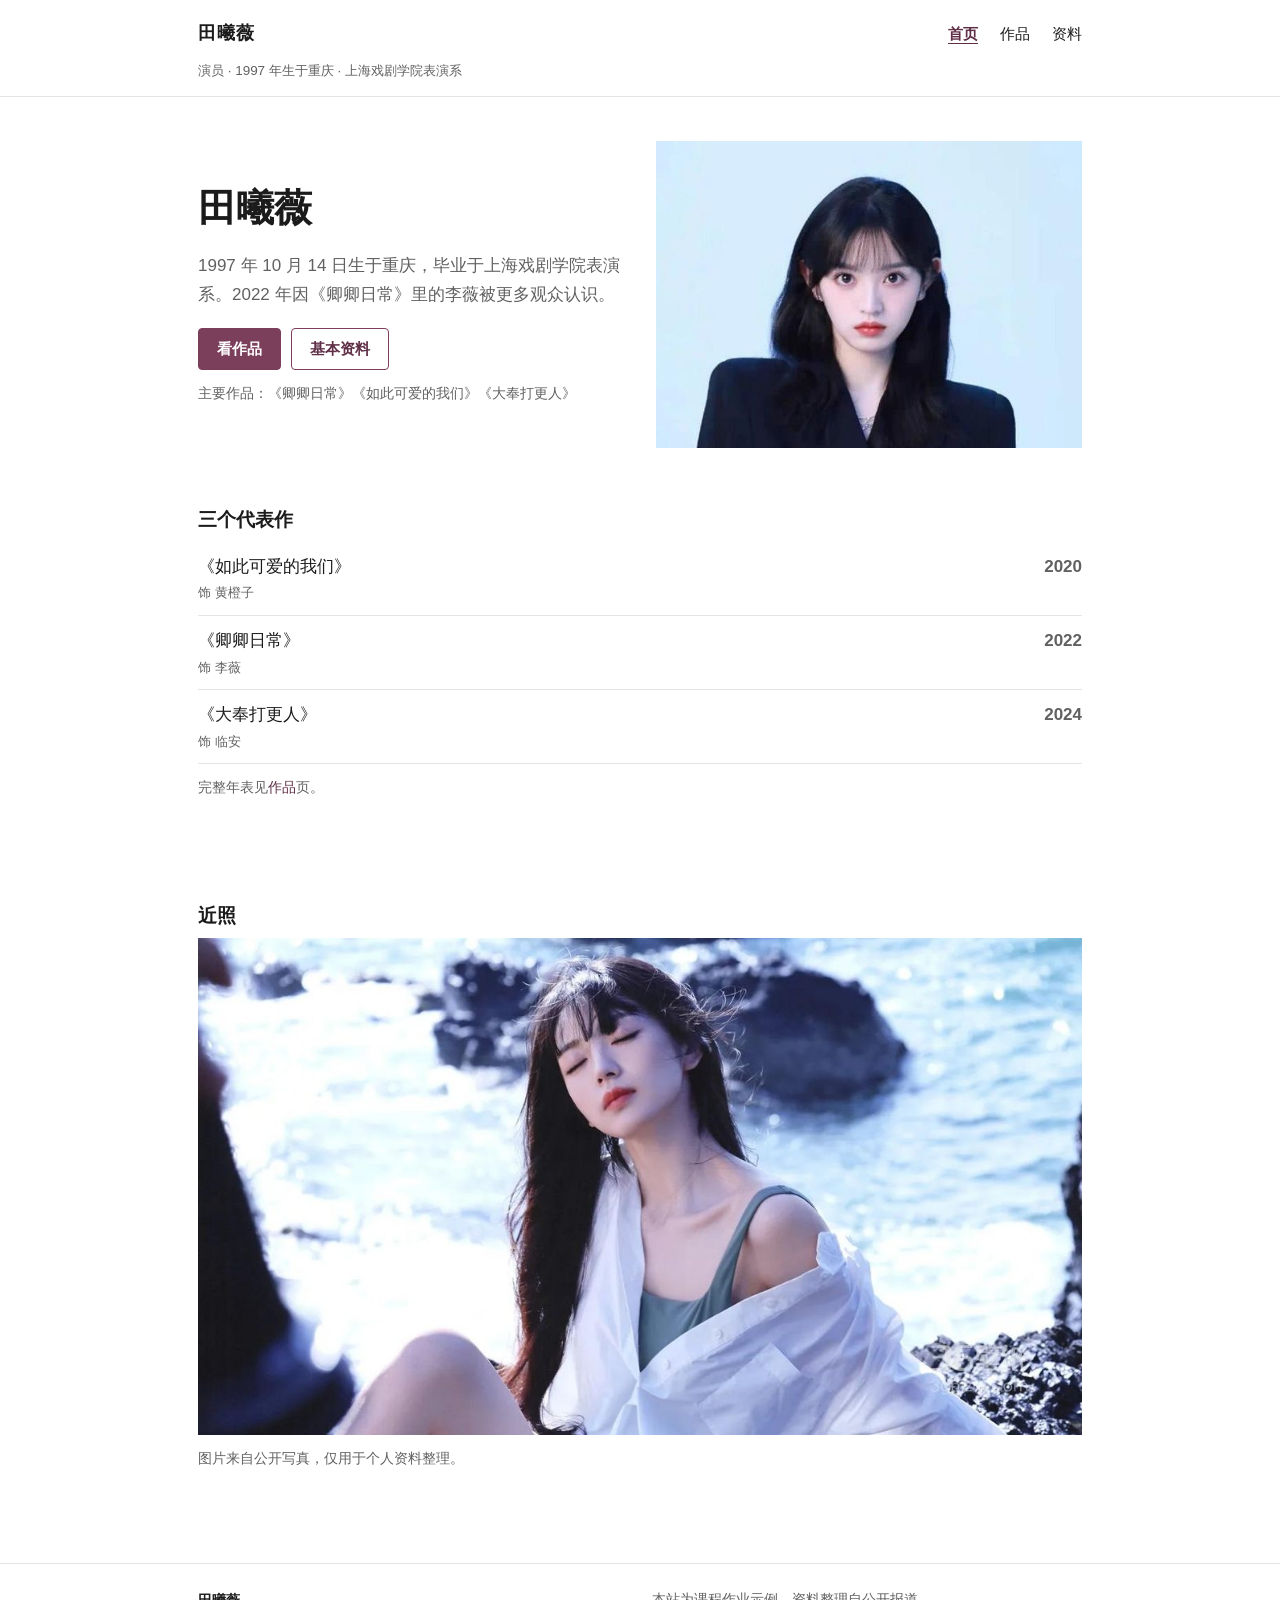
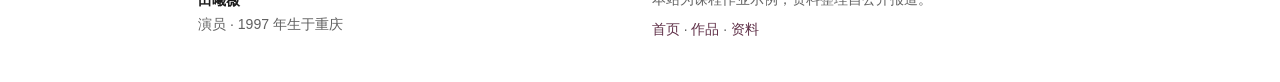
==== commit 5ee2ddea: "Switch the site to a Tian Xiwei profile" ====
--- a/index.html
+++ b/index.html
@@ -1,27 +1,27 @@
 <!DOCTYPE html>
-<html lang="en">
+<html lang="zh-Hans">
 <head>
   <meta charset="utf-8">
   <meta name="viewport" content="width=device-width, initial-scale=1">
-  <title>Fit &amp; Sip Studio — training and coffee in Chengdu</title>
-  <meta name="description" content="Fit &amp; Sip Studio is a gym-café in Yulin, Chengdu: 45-minute small-group training, then a coffee downstairs. 8 people per class, no membership.">
+  <title>田曦薇 — 演员</title>
+  <meta name="description" content="田曦薇，1997 年 10 月 14 日生于重庆，毕业于上海戏剧学院表演系。代表作《卿卿日常》《如此可爱的我们》《大奉打更人》。">
   <link rel="stylesheet" href="styles.css">
 </head>
 <body>
 
-<a class="skip-link" href="#main">Skip to main content</a>
+<a class="skip-link" href="#main">跳到主要内容</a>
 
 <header class="site-header">
   <div class="wrap">
-    <a class="logo" href="index.html">Fit &amp; Sip Studio</a>
-    <nav class="site-nav" aria-label="Main navigation">
+    <a class="logo" href="index.html">田曦薇</a>
+    <nav class="site-nav" aria-label="主导航">
       <ul>
-        <li><a href="index.html" aria-current="page">Home</a></li>
-        <li><a href="classes.html">Classes &amp; menu</a></li>
-        <li><a href="visit.html">Visit &amp; contact</a></li>
+        <li><a href="index.html" aria-current="page">首页</a></li>
+        <li><a href="works.html">作品</a></li>
+        <li><a href="profile.html">资料</a></li>
       </ul>
     </nav>
-    <p class="header-meta">Chengdu · 12 Yulin West Road · Daily 07:00–21:00 · <a href="tel:+8615881132511">+86 15881132511</a></p>
+    <p class="header-meta">演员 · 1997 年生于重庆 · 上海戏剧学院表演系</p>
   </div>
 </header>
 
@@ -30,60 +30,35 @@
   <section class="hero">
     <div class="wrap hero-grid">
       <div>
-        <h1>Train, then drink.<span class="zh" lang="zh-Hans">练完，再喝一杯。</span></h1>
-        <p class="lead">Forty-five minutes of small-group training and a just-brewed coffee, in the same room. Open 07:00 to 21:00.</p>
+        <h1>田曦薇</h1>
+        <p class="lead">1997 年 10 月 14 日生于重庆，毕业于上海戏剧学院表演系。2022 年因《卿卿日常》里的李薇被更多观众认识。</p>
         <div class="btn-row">
-          <a class="btn" href="classes.html">See the timetable</a>
-          <a class="btn btn--ghost" href="visit.html#booking">Book a trial class</a>
+          <a class="btn" href="works.html">看作品</a>
+          <a class="btn btn--ghost" href="profile.html">基本资料</a>
         </div>
-        <p class="small">Max 8 per class · No membership · From ¥68</p>
+        <p class="small">主要作品：《卿卿日常》《如此可爱的我们》《大奉打更人》</p>
       </div>
-      <img src="images/hero-cafe.jpg"
-           alt="Inside the studio: wooden floor, a pour-over bar in front, mats, dumbbells and plants behind"
-           width="1600" height="1000">
+      <img src="xiwei-1.jpg" alt="田曦薇正面写真，黑色西装外套，长发" width="750" height="540">
     </div>
   </section>
 
-  <section class="section" aria-labelledby="today-title">
+  <section class="section" aria-labelledby="rep-title">
     <div class="wrap">
-      <h2 id="today-title">Today's classes</h2>
-      <table>
-        <caption>Today, Thursday</caption>
-        <thead>
-          <tr>
-            <th scope="col">Time</th>
-            <th scope="col">Class</th>
-            <th scope="col">Coach</th>
-            <th scope="col">Places</th>
-          </tr>
-        </thead>
-        <tbody>
-          <tr><th scope="row">07:30</th><td>Morning Flow</td><td>Lin</td><td>3 left</td></tr>
-          <tr><th scope="row">12:15</th><td>Midday Strength</td><td>Zhou</td><td>5 left</td></tr>
-          <tr><th scope="row">18:30</th><td>After-Work Boxing</td><td>Zhang</td><td>Full</td></tr>
-          <tr><th scope="row">20:00</th><td>Evening Stretch</td><td>Lin</td><td>6 left</td></tr>
-        </tbody>
-      </table>
-      <p class="small">The places shown are the places actually free. <a href="classes.html">Full week</a></p>
+      <h2 id="rep-title">三个代表作</h2>
+      <ul class="price-list">
+        <li><span>《如此可爱的我们》<span class="note">饰 黄橙子</span></span><span class="price">2020</span></li>
+        <li><span>《卿卿日常》<span class="note">饰 李薇</span></span><span class="price">2022</span></li>
+        <li><span>《大奉打更人》<span class="note">饰 临安</span></span><span class="price">2024</span></li>
+      </ul>
+      <p class="small">完整年表见<a href="works.html">作品</a>页。</p>
     </div>
   </section>
 
-  <section class="section" aria-labelledby="menu-title">
+  <section class="section" aria-labelledby="photo-title">
     <div class="wrap">
-      <h2 id="menu-title">Three things people order after training</h2>
-      <ul class="price-list">
-        <li><span>Oat latte <span class="note">dark roast, oat milk</span></span><span class="price">¥26</span></li>
-        <li><span>Avocado sourdough toast <span class="note">half an avocado, sea salt</span></span><span class="price">¥32</span></li>
-        <li><span>Protein recovery smoothie <span class="note">banana, yoghurt, 20 g whey</span></span><span class="price">¥35</span></li>
-      </ul>
-      <p class="small">Own cup ¥3 off · wristband on a training day ¥5 off any set · <a href="classes.html#menu">Full menu</a></p>
-    </div>
-  </section>
-
-  <section class="section">
-    <div class="wrap callout">
-      <p><strong>First time? Start with a trial class.</strong> ¥39, any drink included. Trainers and a bottle are all you need.</p>
-      <a class="btn" href="visit.html#booking">Book a trial class</a>
+      <h2 id="photo-title">近照</h2>
+      <img src="xiwei-3.jpg" alt="田曦薇海边写真，白色衬衫，闭眼" width="1100" height="618">
+      <p class="small" id="photo-note">图片来自公开写真，仅用于个人资料整理。</p>
     </div>
   </section>
 
@@ -92,11 +67,11 @@
 <footer class="site-footer">
   <div class="wrap footer-grid">
     <div>
-      <p><strong>Fit &amp; Sip Studio</strong><br>12 Yulin West Road, 1st floor, Wuhou District, Chengdu<br>Daily 07:00–21:00</p>
+      <p><strong>田曦薇</strong><br>演员 · 1997 年生于重庆</p>
     </div>
     <div>
-      <p><a href="tel:+8615881132511">+86 15881132511</a><br><a href="mailto:lieeoe_zzhzz@163.com">lieeoe_zzhzz@163.com</a></p>
-      <p class="small"><a href="index.html">Home</a> · <a href="classes.html">Classes</a> · <a href="visit.html">Visit</a></p>
+      <p class="small">本站为课程作业示例，资料整理自公开报道。</p>
+      <p class="small"><a href="index.html">首页</a> · <a href="works.html">作品</a> · <a href="profile.html">资料</a></p>
     </div>
   </div>
 </footer>
--- a/styles.css
+++ b/styles.css
@@ -1,14 +1,14 @@
 /* =========================================================
-   Fit & Sip Studio — one plain stylesheet
-   White page, one accent colour, hairlines instead of cards.
+   田曦薇 · 个人资料站 — 一个样式表
+   白底、单一强调色、细线代替卡片
    ========================================================= */
 
 :root {
   --ink: #1b1b1b;
   --muted: #616161;
   --line: #e4e4e4;
-  --accent: #2f6b4f;
-  --accent-dark: #23503b;
+  --accent: #7b3f5c;        /* 深玫瑰，用作唯一强调色 */
+  --accent-dark: #5f2f47;
   --wrap: 940px;
 }
 
@@ -22,38 +22,29 @@
   margin: 0;
   background: #fff;
   color: var(--ink);
-  font-family: -apple-system, "Segoe UI", Helvetica, Arial, "PingFang SC", sans-serif;
+  font-family: "PingFang SC", "Microsoft YaHei", "Noto Sans SC", -apple-system, Helvetica, Arial, sans-serif;
   font-size: 17px;
-  line-height: 1.6;
+  line-height: 1.75;
 }
 
 h1, h2, h3 {
   margin: 0 0 0.5em;
   font-weight: 600;
-  line-height: 1.2;
-  letter-spacing: -0.01em;
-}
-
-h1 { font-size: clamp(1.9rem, 5.4vw, 2.6rem); }
-h2 { font-size: 1.25rem; }
+  line-height: 1.25;
+  letter-spacing: 0;
+}
+
+h1 { font-size: clamp(1.8rem, 5vw, 2.4rem); }
+h2 { font-size: 1.2rem; }
 h3 { font-size: 1rem; }
 
 p { margin: 0 0 1em; }
 p:last-child { margin-bottom: 0; }
 
-a { color: var(--accent-dark); }
-a:hover { color: var(--accent); }
+a { color: var(--accent-dark); text-decoration: none; }
+a:hover { text-decoration: underline; }
 
 img { display: block; max-width: 100%; height: auto; }
-
-/* quiet second line in Chinese, used three times on the site */
-.zh {
-  display: block;
-  margin-top: 6px;
-  font-size: 0.6em;
-  font-weight: 400;
-  color: var(--muted);
-}
 
 a:focus-visible,
 button:focus-visible,
@@ -72,7 +63,6 @@
   padding: 10px 14px;
   background: var(--ink);
   color: #fff;
-  text-decoration: none;
 }
 .skip-link:focus { top: 12px; }
 
@@ -83,44 +73,33 @@
   padding: 0 20px;
 }
 
-.section { padding: 36px 0; }
+.section { padding: 34px 0; }
 .section--tight { padding: 22px 0 4px; }
 
-.lead {
-  max-width: 58ch;
-  color: var(--muted);
-}
-
-.small {
-  margin-top: 12px;
-  font-size: 0.86rem;
-  color: var(--muted);
-}
-
-/* header: name, links, one line of contact */
+.lead { max-width: 58ch; color: var(--muted); }
+
+.small { margin-top: 12px; font-size: 0.86rem; color: var(--muted); }
+
+/* 页头：名字、导航、一行说明 */
 .site-header {
   border-bottom: 1px solid var(--line);
   padding: 18px 0 14px;
 }
 
-.site-header .wrap {
-  display: grid;
-  gap: 10px;
-}
+.site-header .wrap { display: grid; gap: 10px; }
 
 .logo {
-  font-size: 1.05rem;
-  font-weight: 600;
-  letter-spacing: 0.01em;
+  font-size: 1.1rem;
+  font-weight: 600;
   color: var(--ink);
-  text-decoration: none;
-}
-.logo:hover { color: var(--accent-dark); }
+  letter-spacing: 0.06em;
+}
+.logo:hover { color: var(--accent-dark); text-decoration: none; }
 
 .site-nav ul {
   display: flex;
   flex-wrap: wrap;
-  gap: 20px;
+  gap: 22px;
   margin: 0;
   padding: 0;
   list-style: none;
@@ -128,10 +107,9 @@
 
 .site-nav a {
   color: var(--ink);
-  text-decoration: none;
   font-size: 0.95rem;
 }
-.site-nav a:hover { color: var(--accent); }
+.site-nav a:hover { color: var(--accent); text-decoration: none; }
 .site-nav a[aria-current="page"] {
   color: var(--accent-dark);
   text-decoration: underline;
@@ -144,12 +122,11 @@
   font-size: 0.84rem;
   color: var(--muted);
 }
-.header-meta a { color: var(--ink); text-decoration: none; }
-
-/* hero */
+
+/* 首页主区 */
 .hero { padding: 32px 0 8px; }
 
-.hero-grid { display: grid; gap: 22px; align-items: center; }
+.hero-grid { display: grid; gap: 24px; align-items: center; }
 
 .btn-row {
   display: flex;
@@ -160,28 +137,24 @@
 
 .btn {
   display: inline-block;
-  padding: 11px 18px;
+  padding: 10px 18px;
   border: 1px solid var(--accent);
   border-radius: 4px;
   background: var(--accent);
   color: #fff;
   font: inherit;
-  font-size: 0.95rem;
-  font-weight: 600;
-  line-height: 1.2;
+  font-size: 0.94rem;
+  font-weight: 600;
+  line-height: 1.3;
   text-align: center;
-  text-decoration: none;
   cursor: pointer;
 }
-.btn:hover { background: var(--accent-dark); border-color: var(--accent-dark); color: #fff; }
-
-.btn--ghost {
-  background: #fff;
-  color: var(--accent-dark);
-}
+.btn:hover { background: var(--accent-dark); border-color: var(--accent-dark); color: #fff; text-decoration: none; }
+
+.btn--ghost { background: #fff; color: var(--accent-dark); }
 .btn--ghost:hover { background: #fff; color: var(--accent-dark); border-color: var(--accent-dark); }
 
-/* tables: caption above, hairlines only */
+/* 表格：说明在上，只用细线 */
 table {
   width: 100%;
   margin-top: 10px;
@@ -195,7 +168,6 @@
   text-align: left;
   font-size: 0.82rem;
   letter-spacing: 0.06em;
-  text-transform: uppercase;
   color: var(--muted);
 }
 
@@ -214,14 +186,10 @@
   border-bottom: 1px solid var(--line);
   vertical-align: top;
 }
-tbody th { text-align: left; font-weight: 600; font-variant-numeric: tabular-nums; }
-
-/* price lists */
-.price-list {
-  margin: 0;
-  padding: 0;
-  list-style: none;
-}
+tbody th { text-align: left; font-weight: 600; white-space: nowrap; }
+
+/* 清单 */
+.price-list { margin: 0; padding: 0; list-style: none; }
 
 .price-list li {
   display: flex;
@@ -232,96 +200,43 @@
   border-bottom: 1px solid var(--line);
 }
 
-.price-list .list-head {
-  border: 0;
-  padding-top: 0;
-  font-size: 0.82rem;
-  letter-spacing: 0.06em;
-  text-transform: uppercase;
-  color: var(--muted);
-}
-
 .price-list .note {
   display: block;
   font-size: 0.84rem;
   color: var(--muted);
 }
 
-.price-list .price { font-weight: 600; white-space: nowrap; }
-
-.plain-list {
-  margin: 0;
-  padding-left: 1.1em;
-  list-style: disc;
-}
-.plain-list li { margin-bottom: 8px; }
-
-/* two columns of lists, image beside text */
-.grid-2 { display: grid; gap: 24px; margin-top: 6px; }
-
-.split { display: grid; gap: 22px; align-items: start; }
-
-/* trial call-to-action: text and button on one line, no colour block */
-.callout {
-  display: grid;
-  gap: 14px;
-  align-items: center;
-  padding-top: 20px;
-  border-top: 1px solid var(--line);
-  max-width: 720px;
-}
-
-/* form */
-.form-grid {
-  display: grid;
-  gap: 16px;
-  margin-top: 18px;
-}
-.form-grid .field--full { grid-column: 1; }
-
-.field span {
-  display: block;
-  margin-bottom: 6px;
-  font-size: 0.88rem;
-  font-weight: 600;
-}
-
-input[type="text"],
-select,
-textarea {
-  width: 100%;
-  padding: 11px 12px;
-  border: 1px solid var(--line);
-  border-radius: 4px;
-  background: #fff;
-  color: var(--ink);
-  font: inherit;
-  font-size: 0.96rem;
-  min-height: 44px;
-}
-textarea { min-height: 110px; resize: vertical; }
+.price-list .price {
+  font-weight: 600;
+  color: var(--muted);
+  white-space: nowrap;
+}
+
+.plain-list { margin: 0; padding-left: 1.1em; list-style: disc; }
+.plain-list li { margin-bottom: 6px; }
+
+/* 图文并排 */
+.split { display: grid; gap: 24px; align-items: start; }
+.split img { max-height: 460px; width: auto; object-fit: cover; object-position: center top; }
 
 address { font-style: normal; }
-address p { margin: 0 0 6px; }
-
-/* footer: light, two columns */
+
+/* 页脚：浅色两栏 */
 .site-footer {
   margin-top: 40px;
-  padding: 26px 0 34px;
+  padding: 24px 0 34px;
   border-top: 1px solid var(--line);
   font-size: 0.88rem;
   color: var(--muted);
 }
 .footer-grid { display: grid; gap: 14px; }
 .site-footer p { margin: 0 0 6px; }
-.site-footer a { color: var(--ink); text-decoration: none; }
-.site-footer a:hover { text-decoration: underline; }
 .site-footer strong { color: var(--ink); }
 
-/* tablet */
+/* 平板 */
 @media (min-width: 640px) {
   .wrap { padding: 0 28px; }
-  .section { padding: 44px 0; }
+  .section { padding: 42px 0; }
   .section--tight { padding: 28px 0 6px; }
 
   .site-header .wrap {
@@ -332,23 +247,18 @@
   .site-nav { justify-self: end; }
   .header-meta { grid-column: 1 / -1; }
 
-  .grid-2 { grid-template-columns: 1fr 1fr; }
   .hero-grid { grid-template-columns: 1fr 1fr; gap: 32px; }
-  .form-grid { grid-template-columns: 1fr 1fr; }
-  .form-grid .field--full { grid-column: 1 / -1; }
   .footer-grid { grid-template-columns: 1fr 1fr; gap: 24px; }
-  .callout { grid-template-columns: 1fr auto; }
-}
-
-/* desktop */
+}
+
+/* 桌面 */
 @media (min-width: 960px) {
-  body { font-size: 18px; }
-  .section { padding: 56px 0; }
+  .section { padding: 52px 0; }
   .hero { padding: 44px 0 8px; }
   .split { grid-template-columns: 1fr 1fr; gap: 36px; }
 }
 
-/* narrow: keep tables from pushing the page sideways */
+/* 极窄屏：表格不撑破页面 */
 @media (max-width: 420px) {
   table { font-size: 0.86rem; }
   tbody td, tbody th, thead th { padding-right: 6px; }
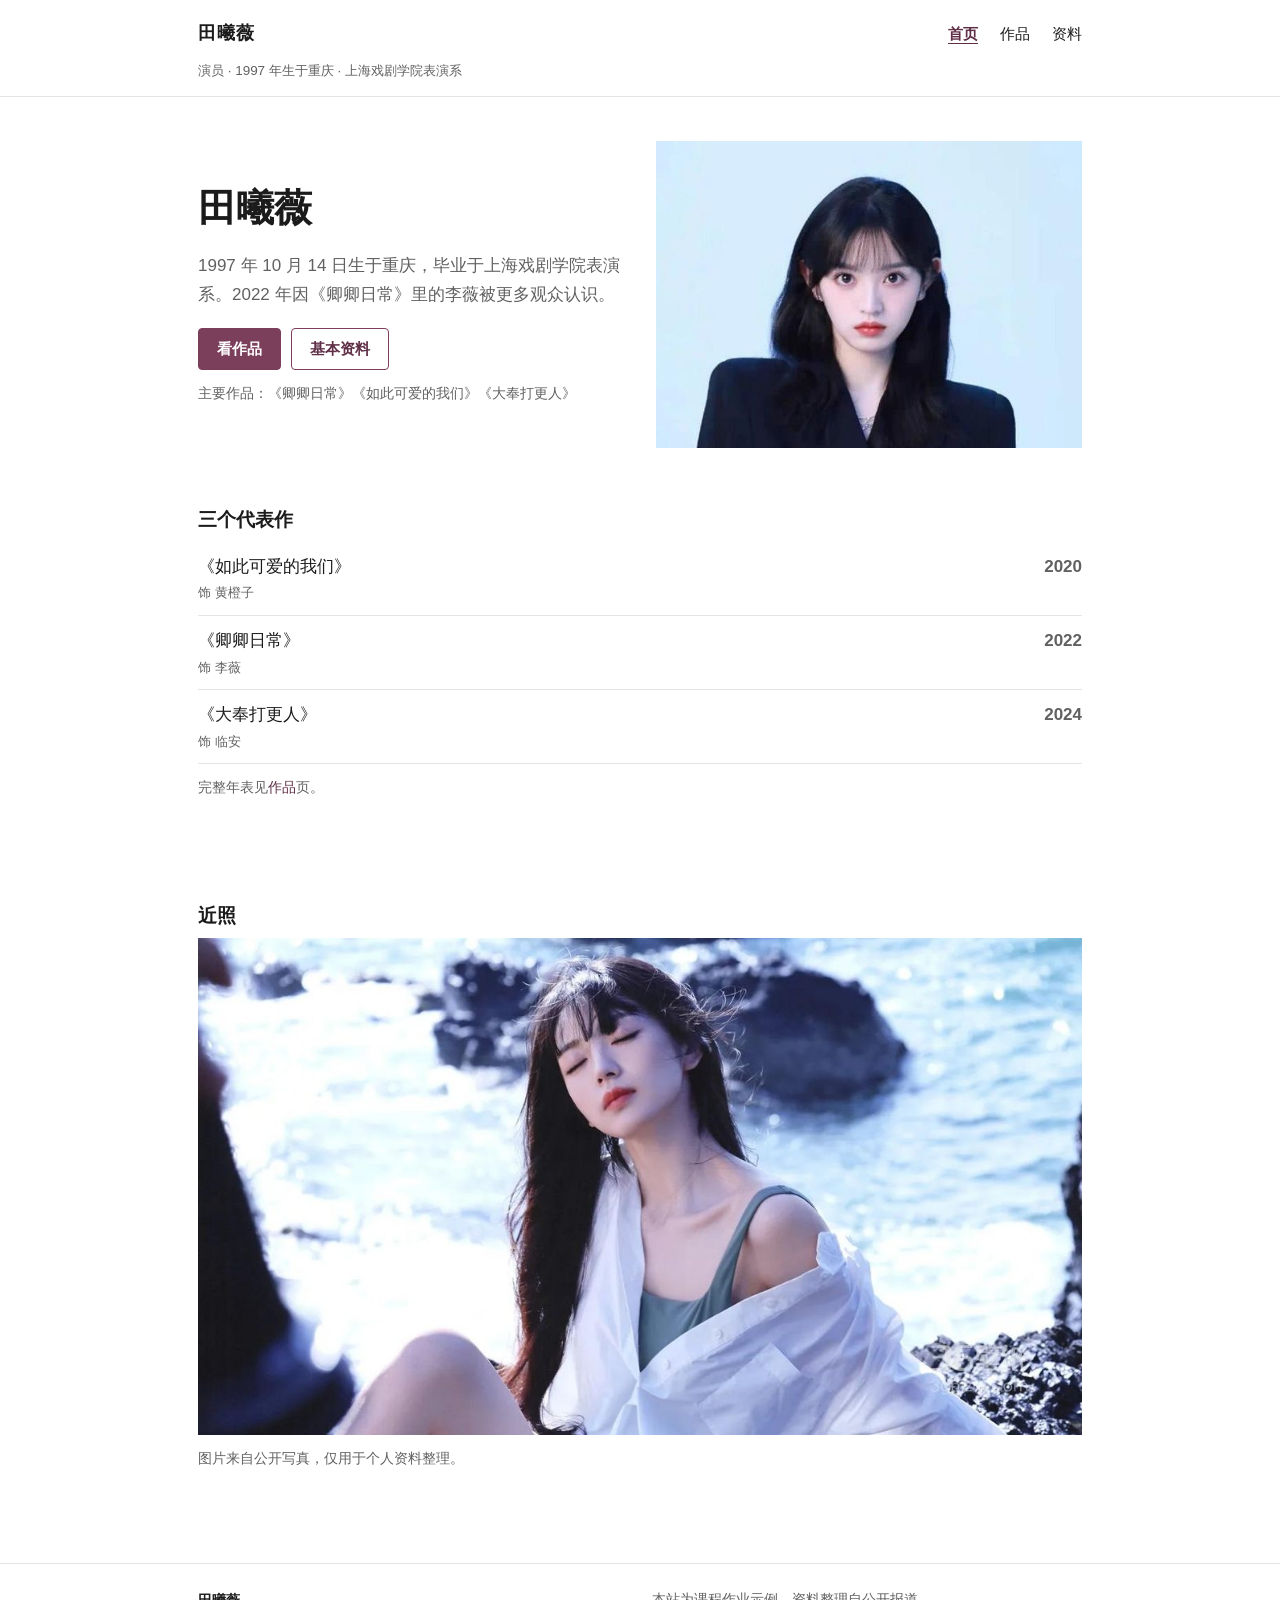
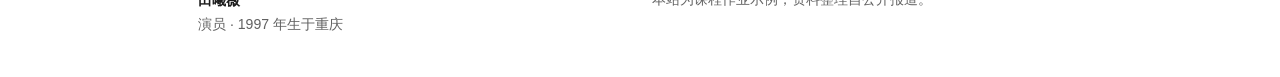
==== commit e993b975: "Polish layout: no duplicate footer links, scrollable tables, lighter table text" ====
--- a/index.html
+++ b/index.html
@@ -13,7 +13,7 @@
 
 <header class="site-header">
   <div class="wrap">
-    <a class="logo" href="index.html">田曦薇</a>
+    <span class="logo">田曦薇</span>
     <nav class="site-nav" aria-label="主导航">
       <ul>
         <li><a href="index.html" aria-current="page">首页</a></li>
@@ -38,7 +38,7 @@
         </div>
         <p class="small">主要作品：《卿卿日常》《如此可爱的我们》《大奉打更人》</p>
       </div>
-      <img src="xiwei-1.jpg" alt="田曦薇正面写真，黑色西装外套，长发" width="750" height="540">
+      <img src="xiwei-1.jpg" decoding="async" fetchpriority="high" alt="田曦薇正面写真，黑色西装外套，长发" width="750" height="540">
     </div>
   </section>
 
@@ -57,7 +57,7 @@
   <section class="section" aria-labelledby="photo-title">
     <div class="wrap">
       <h2 id="photo-title">近照</h2>
-      <img src="xiwei-3.jpg" alt="田曦薇海边写真，白色衬衫，闭眼" width="1100" height="618">
+      <img src="xiwei-3.jpg" loading="lazy" decoding="async" alt="田曦薇海边写真，白色衬衫，闭眼" width="1100" height="618">
       <p class="small" id="photo-note">图片来自公开写真，仅用于个人资料整理。</p>
     </div>
   </section>
@@ -71,7 +71,6 @@
     </div>
     <div>
       <p class="small">本站为课程作业示例，资料整理自公开报道。</p>
-      <p class="small"><a href="index.html">首页</a> · <a href="works.html">作品</a> · <a href="profile.html">资料</a></p>
     </div>
   </div>
 </footer>
--- a/styles.css
+++ b/styles.css
@@ -22,7 +22,7 @@
   margin: 0;
   background: #fff;
   color: var(--ink);
-  font-family: "PingFang SC", "Microsoft YaHei", "Noto Sans SC", -apple-system, Helvetica, Arial, sans-serif;
+  font-family: "Microsoft YaHei", "PingFang SC", "Noto Sans SC", "Hiragino Sans GB", -apple-system, Helvetica, Arial, sans-serif;
   font-size: 17px;
   line-height: 1.75;
 }
@@ -154,13 +154,18 @@
 .btn--ghost { background: #fff; color: var(--accent-dark); }
 .btn--ghost:hover { background: #fff; color: var(--accent-dark); border-color: var(--accent-dark); }
 
-/* 表格：说明在上，只用细线 */
+/* 表格：说明在上，只用细线；窄屏横向滚动 */
+.table-scroll { overflow-x: auto; }
+
 table {
   width: 100%;
   margin-top: 10px;
   border-collapse: collapse;
   font-size: 0.94rem;
 }
+
+tbody td { font-weight: 400; color: #262626; }
+tbody tr:hover { background: #fbf7f8; }
 
 caption {
   caption-side: top;
@@ -217,7 +222,7 @@
 
 /* 图文并排 */
 .split { display: grid; gap: 24px; align-items: start; }
-.split img { max-height: 460px; width: auto; object-fit: cover; object-position: center top; }
+.split img { width: 100%; height: auto; }
 
 address { font-style: normal; }
 
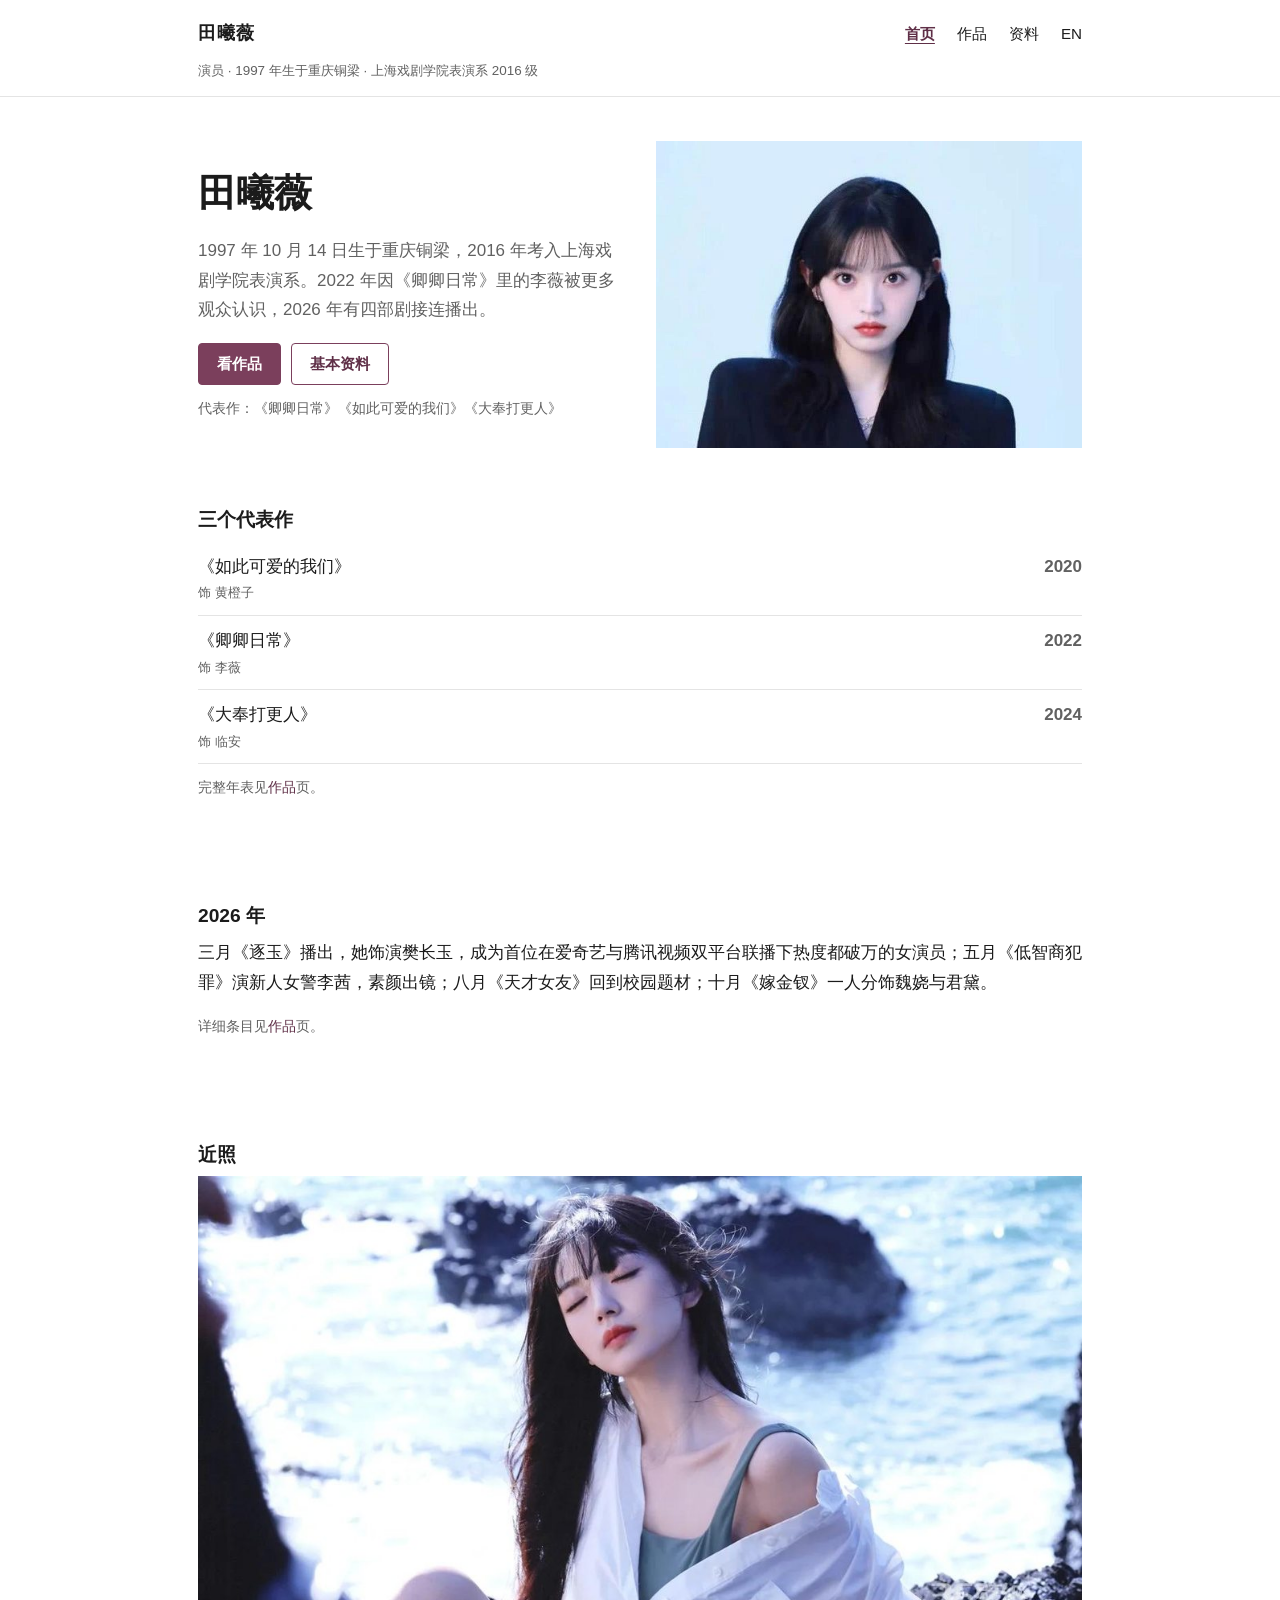
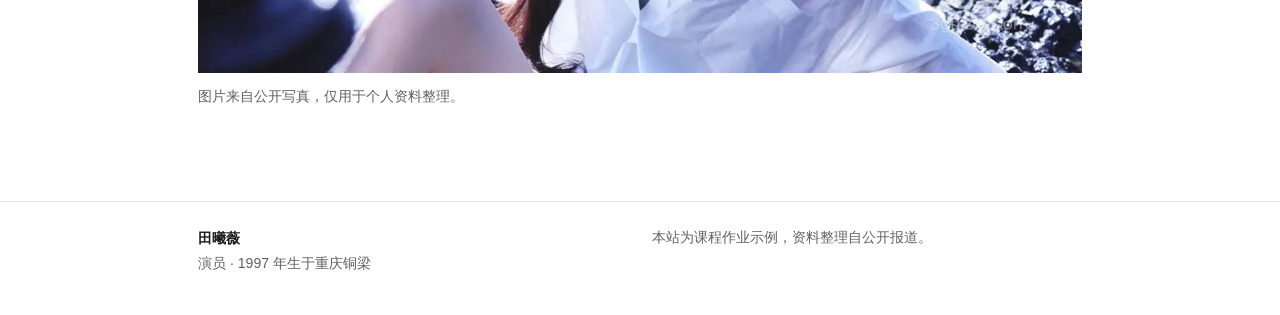
==== commit aab63e1c: "Add English pages and a fuller career history" ====
--- a/index.html
+++ b/index.html
@@ -4,7 +4,7 @@
   <meta charset="utf-8">
   <meta name="viewport" content="width=device-width, initial-scale=1">
   <title>田曦薇 — 演员</title>
-  <meta name="description" content="田曦薇，1997 年 10 月 14 日生于重庆，毕业于上海戏剧学院表演系。代表作《卿卿日常》《如此可爱的我们》《大奉打更人》。">
+  <meta name="description" content="田曦薇，1997 年 10 月 14 日生于重庆铜梁，毕业于上海戏剧学院表演系。代表作《卿卿日常》《如此可爱的我们》《大奉打更人》。">
   <link rel="stylesheet" href="styles.css">
 </head>
 <body>
@@ -19,9 +19,10 @@
         <li><a href="index.html" aria-current="page">首页</a></li>
         <li><a href="works.html">作品</a></li>
         <li><a href="profile.html">资料</a></li>
+        <li><a href="index-en.html" lang="en" hreflang="en">EN</a></li>
       </ul>
     </nav>
-    <p class="header-meta">演员 · 1997 年生于重庆 · 上海戏剧学院表演系</p>
+    <p class="header-meta">演员 · 1997 年生于重庆铜梁 · 上海戏剧学院表演系 2016 级</p>
   </div>
 </header>
 
@@ -31,12 +32,12 @@
     <div class="wrap hero-grid">
       <div>
         <h1>田曦薇</h1>
-        <p class="lead">1997 年 10 月 14 日生于重庆，毕业于上海戏剧学院表演系。2022 年因《卿卿日常》里的李薇被更多观众认识。</p>
+        <p class="lead">1997 年 10 月 14 日生于重庆铜梁，2016 年考入上海戏剧学院表演系。2022 年因《卿卿日常》里的李薇被更多观众认识，2026 年有四部剧接连播出。</p>
         <div class="btn-row">
           <a class="btn" href="works.html">看作品</a>
           <a class="btn btn--ghost" href="profile.html">基本资料</a>
         </div>
-        <p class="small">主要作品：《卿卿日常》《如此可爱的我们》《大奉打更人》</p>
+        <p class="small">代表作：《卿卿日常》《如此可爱的我们》《大奉打更人》</p>
       </div>
       <img src="xiwei-1.jpg" decoding="async" fetchpriority="high" alt="田曦薇正面写真，黑色西装外套，长发" width="750" height="540">
     </div>
@@ -54,6 +55,14 @@
     </div>
   </section>
 
+  <section class="section" aria-labelledby="year-title">
+    <div class="wrap">
+      <h2 id="year-title">2026 年</h2>
+      <p>三月《逐玉》播出，她饰演樊长玉，成为首位在爱奇艺与腾讯视频双平台联播下热度都破万的女演员；五月《低智商犯罪》演新人女警李茜，素颜出镜；八月《天才女友》回到校园题材；十月《嫁金钗》一人分饰魏娆与君黛。</p>
+      <p class="small">详细条目见<a href="works.html">作品</a>页。</p>
+    </div>
+  </section>
+
   <section class="section" aria-labelledby="photo-title">
     <div class="wrap">
       <h2 id="photo-title">近照</h2>
@@ -67,7 +76,7 @@
 <footer class="site-footer">
   <div class="wrap footer-grid">
     <div>
-      <p><strong>田曦薇</strong><br>演员 · 1997 年生于重庆</p>
+      <p><strong>田曦薇</strong><br>演员 · 1997 年生于重庆铜梁</p>
     </div>
     <div>
       <p class="small">本站为课程作业示例，资料整理自公开报道。</p>
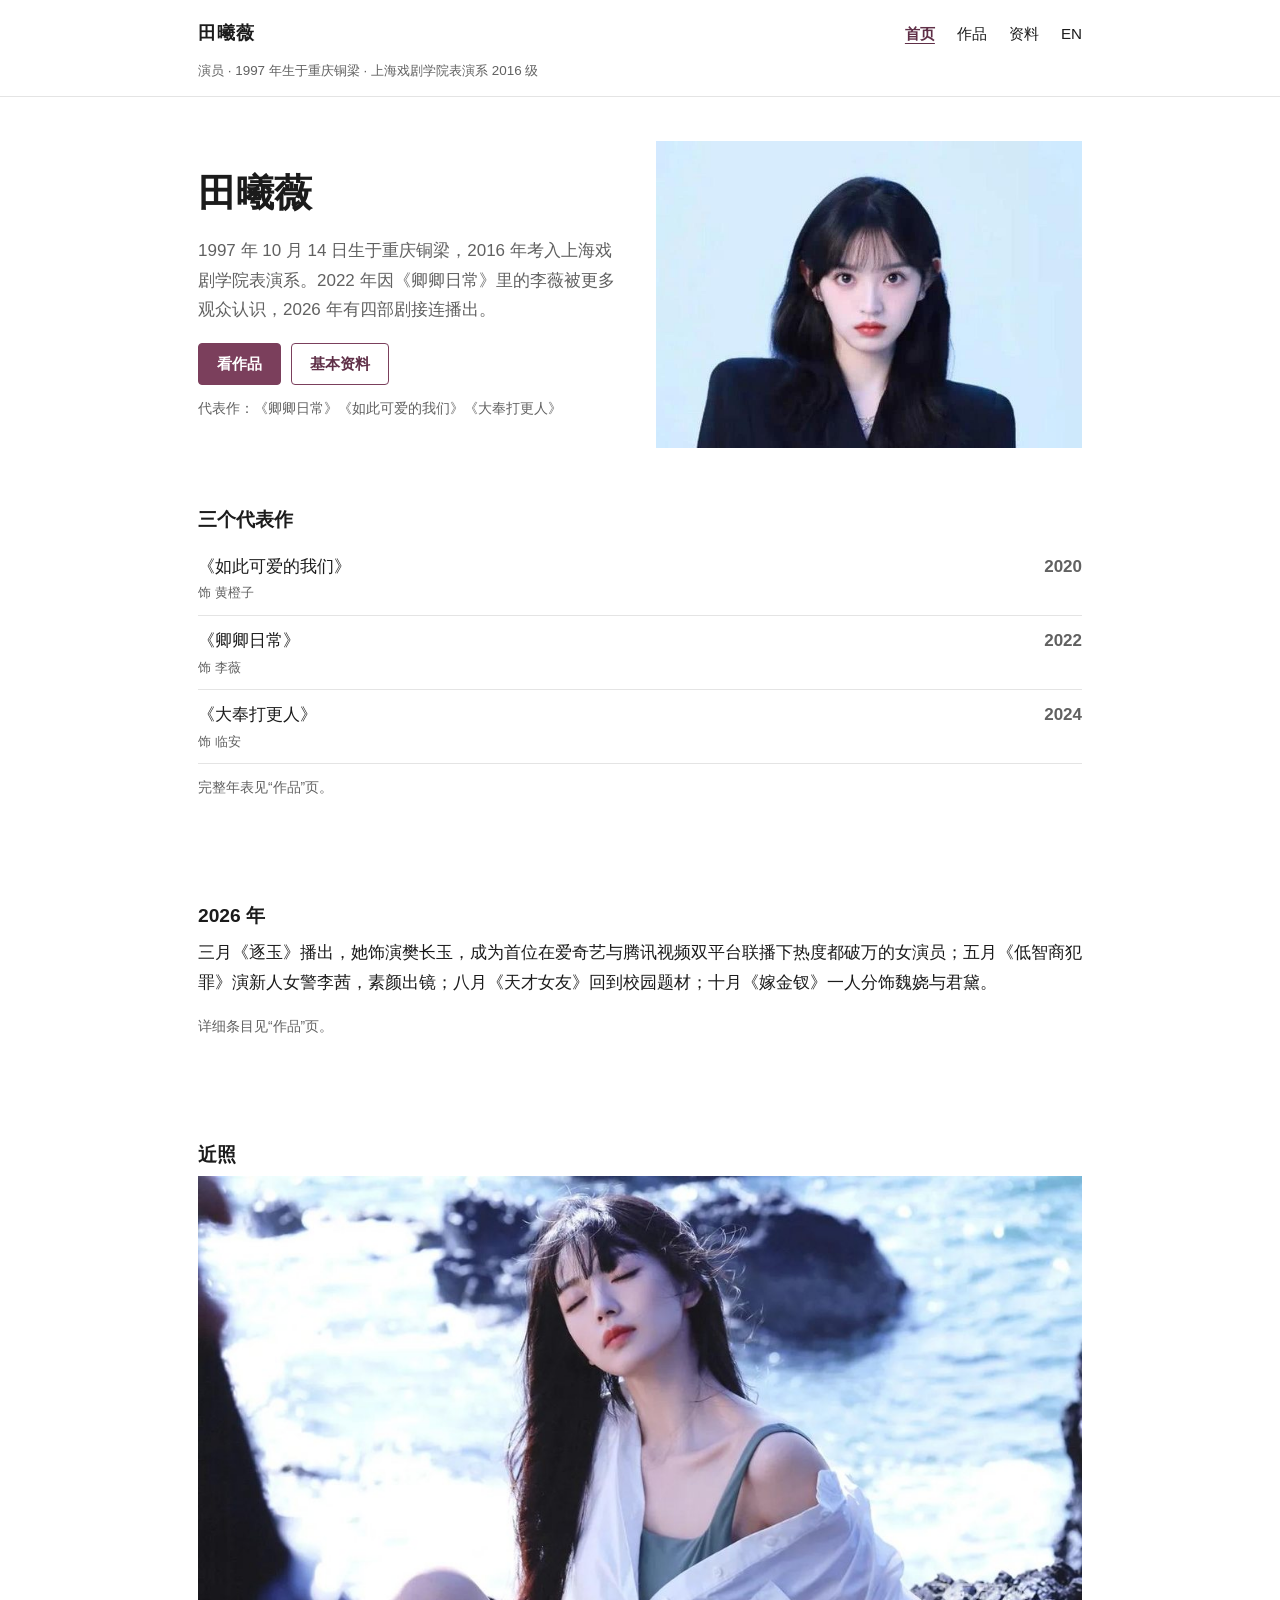
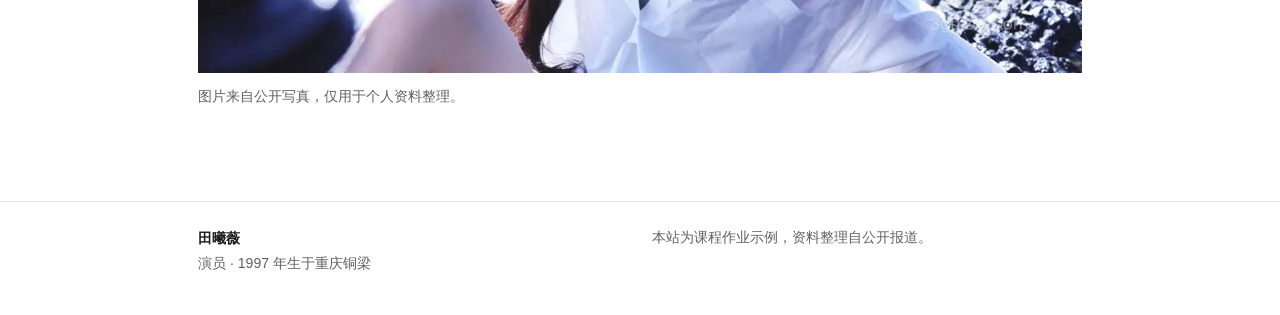
==== commit 0af5dff7: "Drop duplicate links on the Chinese home page" ====
--- a/index.html
+++ b/index.html
@@ -51,7 +51,7 @@
         <li><span>《卿卿日常》<span class="note">饰 李薇</span></span><span class="price">2022</span></li>
         <li><span>《大奉打更人》<span class="note">饰 临安</span></span><span class="price">2024</span></li>
       </ul>
-      <p class="small">完整年表见<a href="works.html">作品</a>页。</p>
+      <p class="small">完整年表见“作品”页。</p>
     </div>
   </section>
 
@@ -59,7 +59,7 @@
     <div class="wrap">
       <h2 id="year-title">2026 年</h2>
       <p>三月《逐玉》播出，她饰演樊长玉，成为首位在爱奇艺与腾讯视频双平台联播下热度都破万的女演员；五月《低智商犯罪》演新人女警李茜，素颜出镜；八月《天才女友》回到校园题材；十月《嫁金钗》一人分饰魏娆与君黛。</p>
-      <p class="small">详细条目见<a href="works.html">作品</a>页。</p>
+      <p class="small">详细条目见“作品”页。</p>
     </div>
   </section>
 
